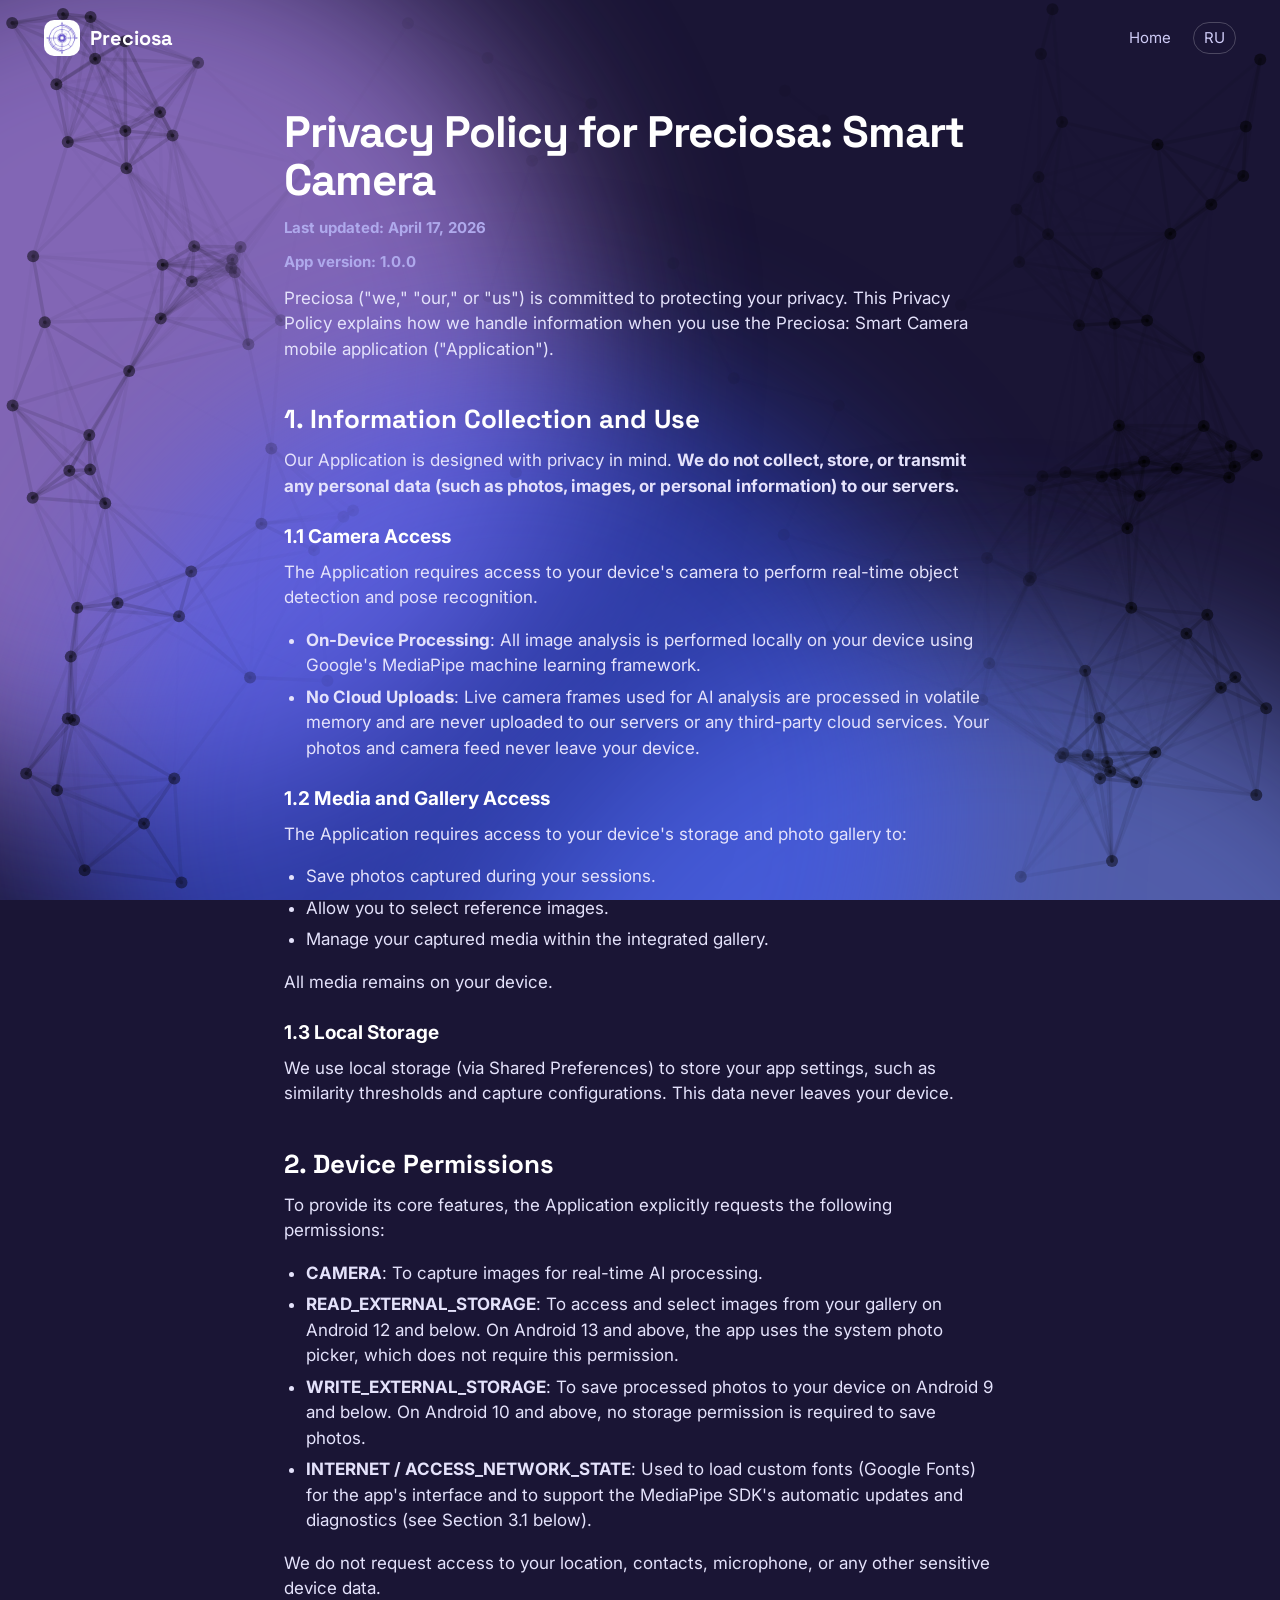
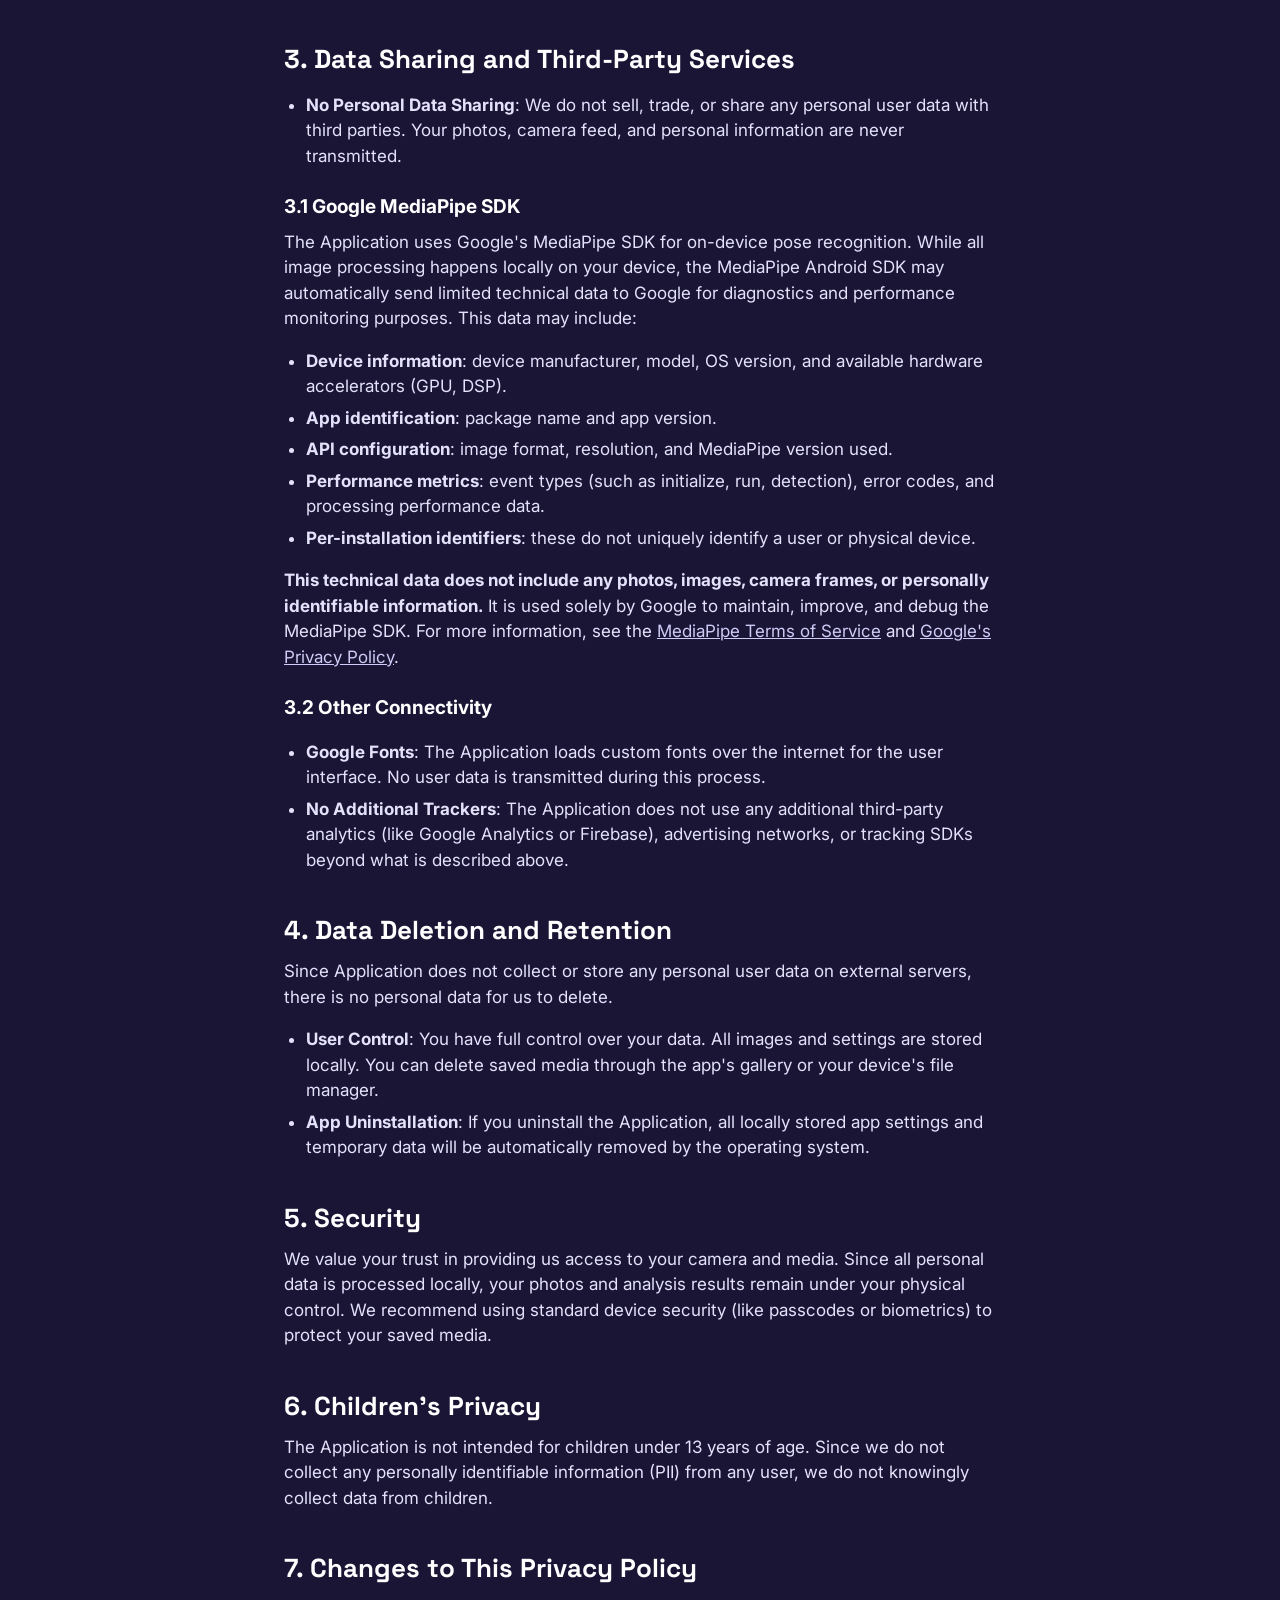
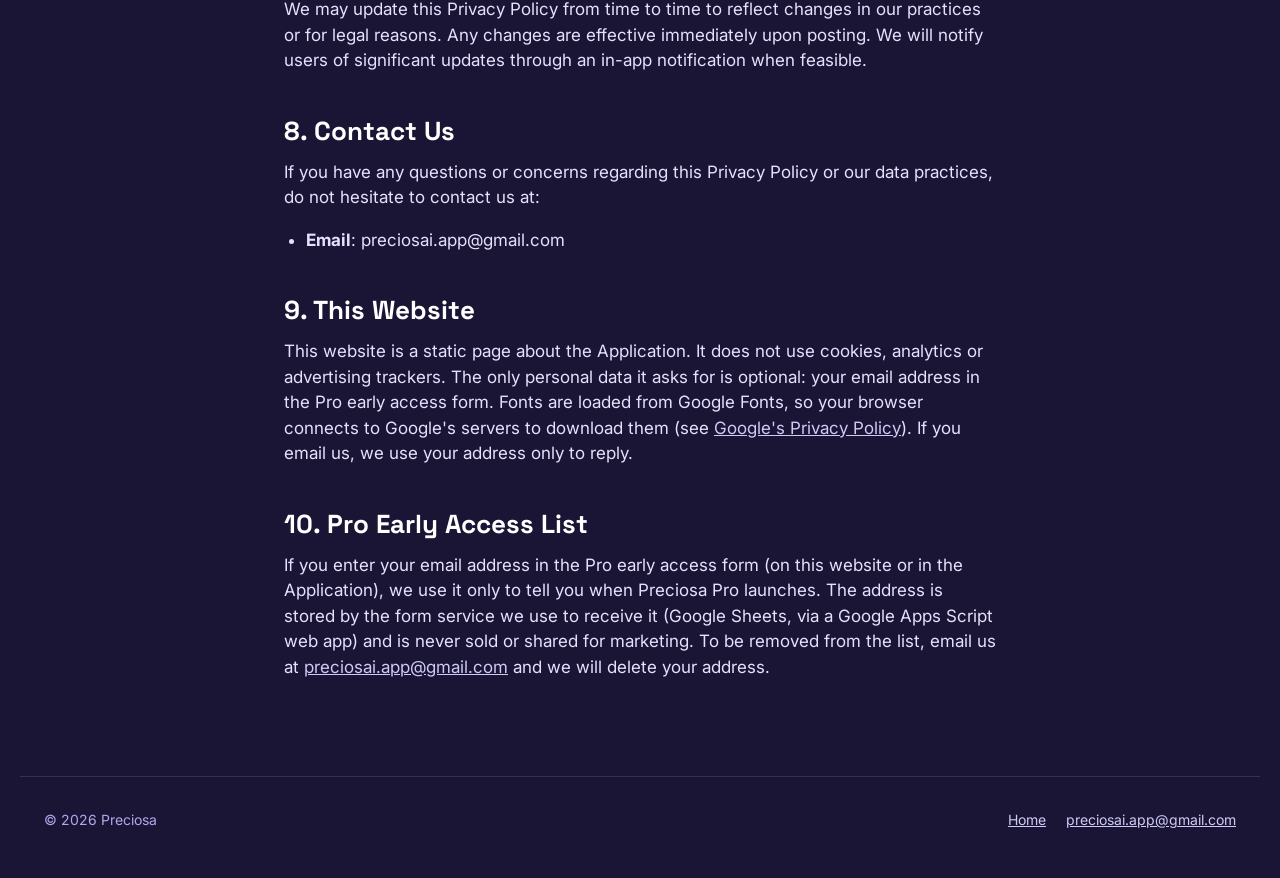
==== privacy/index.html @ e77151f8 "Init" ====
<!doctype html>
<html lang="en">
<head>
<meta charset="utf-8">
<meta name="viewport" content="width=device-width, initial-scale=1">
<title>Privacy Policy — Preciosa</title>
<meta name="description" content="Privacy Policy for Preciosa: Smart Camera. Photos and the camera feed are processed on the device and never uploaded.">
<link rel="canonical" href="https://preciosa.cam/privacy/">
<meta name="theme-color" content="#0b0919">
<link rel="icon" type="image/png" sizes="32x32" href="/assets/favicon-32.png">
<link rel="apple-touch-icon" href="/assets/apple-touch-icon.png">
<link rel="preconnect" href="https://fonts.googleapis.com">
<link rel="preconnect" href="https://fonts.gstatic.com" crossorigin>
<link rel="stylesheet" href="https://fonts.googleapis.com/css2?family=Inter:wght@400;500;600;700&family=Space+Grotesk:wght@500;700&display=swap">
<link rel="stylesheet" href="/assets/style.css?v=20261127">
</head>
<body>
<div class="bg" aria-hidden="true">
  <div class="bg-circle bg-circle--1"></div>
  <div class="bg-circle bg-circle--2"></div>
  <div class="bg-circle bg-circle--3"></div>
  <canvas></canvas>
</div>
<header class="wrap header">
  <a class="brand" href="/"><img src="/assets/icon-192.png" alt="" width="36" height="36">Preciosa</a>
  <nav class="nav" aria-label="Main">
    <a href="/">Home</a>
    <a class="lang" href="/ru/" hreflang="ru" lang="ru">RU</a>
  </nav>
</header>
<main class="legal">
<h1>Privacy Policy for Preciosa: Smart Camera</h1>
<p class="meta"><strong>Last updated: April 17, 2026</strong></p>
<p class="meta"><strong>App version: 1.0.0</strong></p>
<p>Preciosa ("we," "our," or "us") is committed to protecting your privacy. This Privacy Policy explains how we handle information when you use the Preciosa: Smart Camera mobile application ("Application").</p>
<h2>1. Information Collection and Use</h2>
<p>Our Application is designed with privacy in mind. <strong>We do not collect, store, or transmit any personal data (such as photos, images, or personal information) to our servers.</strong></p>
<h3>1.1 Camera Access</h3>
<p>The Application requires access to your device's camera to perform real-time object detection and pose recognition.</p>
<ul>
<li><strong>On-Device Processing</strong>: All image analysis is performed locally on your device using Google's MediaPipe machine learning framework.</li>
<li><strong>No Cloud Uploads</strong>: Live camera frames used for AI analysis are processed in volatile memory and are never uploaded to our servers or any third-party cloud services. Your photos and camera feed never leave your device.</li>
</ul>
<h3>1.2 Media and Gallery Access</h3>
<p>The Application requires access to your device's storage and photo gallery to:</p>
<ul>
<li>Save photos captured during your sessions.</li>
<li>Allow you to select reference images.</li>
<li>Manage your captured media within the integrated gallery.</li>
</ul>
<p>All media remains on your device.</p>
<h3>1.3 Local Storage</h3>
<p>We use local storage (via Shared Preferences) to store your app settings, such as similarity thresholds and capture configurations. This data never leaves your device.</p>
<h2>2. Device Permissions</h2>
<p>To provide its core features, the Application explicitly requests the following permissions:</p>
<ul>
<li><strong>CAMERA</strong>: To capture images for real-time AI processing.</li>
<li><strong>READ_EXTERNAL_STORAGE</strong>: To access and select images from your gallery on Android 12 and below. On Android 13 and above, the app uses the system photo picker, which does not require this permission.</li>
<li><strong>WRITE_EXTERNAL_STORAGE</strong>: To save processed photos to your device on Android 9 and below. On Android 10 and above, no storage permission is required to save photos.</li>
<li><strong>INTERNET / ACCESS_NETWORK_STATE</strong>: Used to load custom fonts (Google Fonts) for the app's interface and to support the MediaPipe SDK's automatic updates and diagnostics (see Section 3.1 below).</li>
</ul>
<p>We do not request access to your location, contacts, microphone, or any other sensitive device data.</p>
<h2>3. Data Sharing and Third-Party Services</h2>
<ul>
<li><strong>No Personal Data Sharing</strong>: We do not sell, trade, or share any personal user data with third parties. Your photos, camera feed, and personal information are never transmitted.</li>
</ul>
<h3>3.1 Google MediaPipe SDK</h3>
<p>The Application uses Google's MediaPipe SDK for on-device pose recognition. While all image processing happens locally on your device, the MediaPipe Android SDK may automatically send limited technical data to Google for diagnostics and performance monitoring purposes. This data may include:</p>
<ul>
<li><strong>Device information</strong>: device manufacturer, model, OS version, and available hardware accelerators (GPU, DSP).</li>
<li><strong>App identification</strong>: package name and app version.</li>
<li><strong>API configuration</strong>: image format, resolution, and MediaPipe version used.</li>
<li><strong>Performance metrics</strong>: event types (such as initialize, run, detection), error codes, and processing performance data.</li>
<li><strong>Per-installation identifiers</strong>: these do not uniquely identify a user or physical device.</li>
</ul>
<p><strong>This technical data does not include any photos, images, camera frames, or personally identifiable information.</strong> It is used solely by Google to maintain, improve, and debug the MediaPipe SDK. For more information, see the <a href="https://ai.google.dev/edge/mediapipe/legal/tos">MediaPipe Terms of Service</a> and <a href="https://policies.google.com/privacy">Google's Privacy Policy</a>.</p>
<h3>3.2 Other Connectivity</h3>
<ul>
<li><strong>Google Fonts</strong>: The Application loads custom fonts over the internet for the user interface. No user data is transmitted during this process.</li>
<li><strong>No Additional Trackers</strong>: The Application does not use any additional third-party analytics (like Google Analytics or Firebase), advertising networks, or tracking SDKs beyond what is described above.</li>
</ul>
<h2>4. Data Deletion and Retention</h2>
<p>Since Application does not collect or store any personal user data on external servers, there is no personal data for us to delete.</p>
<ul>
<li><strong>User Control</strong>: You have full control over your data. All images and settings are stored locally. You can delete saved media through the app's gallery or your device's file manager.</li>
<li><strong>App Uninstallation</strong>: If you uninstall the Application, all locally stored app settings and temporary data will be automatically removed by the operating system.</li>
</ul>
<h2>5. Security</h2>
<p>We value your trust in providing us access to your camera and media. Since all personal data is processed locally, your photos and analysis results remain under your physical control. We recommend using standard device security (like passcodes or biometrics) to protect your saved media.</p>
<h2>6. Children's Privacy</h2>
<p>The Application is not intended for children under 13 years of age. Since we do not collect any personally identifiable information (PII) from any user, we do not knowingly collect data from children.</p>
<h2>7. Changes to This Privacy Policy</h2>
<p>We may update this Privacy Policy from time to time to reflect changes in our practices or for legal reasons. Any changes are effective immediately upon posting. We will notify users of significant updates through an in-app notification when feasible.</p>
<h2>8. Contact Us</h2>
<p>If you have any questions or concerns regarding this Privacy Policy or our data practices, do not hesitate to contact us at:</p>
<ul>
<li><strong>Email</strong>: preciosai.app@gmail.com</li>
</ul>
<h2>9. This Website</h2>
<p>This website is a static page about the Application. It does not use cookies, analytics or advertising trackers. The only personal data it asks for is optional: your email address in the Pro early access form. Fonts are loaded from Google Fonts, so your browser connects to Google's servers to download them (see <a href="https://policies.google.com/privacy">Google's Privacy Policy</a>). If you email us, we use your address only to reply.</p>
<h2>10. Pro Early Access List</h2>
<p>If you enter your email address in the Pro early access form (on this website or in the Application), we use it only to tell you when Preciosa Pro launches. The address is stored by the form service we use to receive it (Google Sheets, via a Google Apps Script web app) and is never sold or shared for marketing. To be removed from the list, email us at <a href="mailto:preciosai.app@gmail.com">preciosai.app@gmail.com</a> and we will delete your address.</p>
</main>
<footer class="wrap footer">
  <span>© 2026 Preciosa</span>
  <nav aria-label="Footer">
    <a href="/">Home</a>
    <a href="mailto:preciosai.app@gmail.com">preciosai.app@gmail.com</a>
  </nav>
</footer>
<script src="/assets/neural.js?v=20261127" defer></script>
</body>
</html>
---- assets/style.css ----
/* Preciosa landing: one stylesheet for every page */
:root {
  /* The app's colours: base #1a1535 under blurred purple and indigo circles,
     accent #7F77DD, lilac #AFA9EC / #CECBF6, mint #5DCAA5 */
  --bg: #1a1535;
  --bg-2: rgba(18, 7, 45, 0.42);
  --card: rgba(255, 255, 255, 0.07);
  --line: rgba(255, 255, 255, 0.12);
  --line-2: rgba(255, 255, 255, 0.22);
  --text: #ffffff;
  --muted: #cecbf6;
  --muted-2: #afa9ec;
  --accent: #afa9ec;
  --brand: #7f77dd;
  --mint: #5dcaa5;
  --accent-soft: #cecbf6;
  --grad: linear-gradient(135deg, #7f77dd, #4f46b8);
  --display: 'Space Grotesk', Inter, system-ui, sans-serif;
  --mono: 'JetBrains Mono', ui-monospace, monospace;
}

* { box-sizing: border-box; }
html { scroll-behavior: smooth; }
body {
  margin: 0;
  background: var(--bg);
  position: relative;
  color: var(--text);
  font: 400 17px/1.5 Inter, system-ui, -apple-system, 'Segoe UI', Roboto, sans-serif;
  -webkit-font-smoothing: antialiased;
}
a { color: var(--accent-soft); }
a:hover { color: #fff; }
img { max-width: 100%; display: block; }
h1, h2, h3 { margin: 0; }
p { margin: 0; }

.wrap { max-width: 1240px; margin: 0 auto; padding: 0 24px; }
.section { padding: 96px 0; }
.section--alt { background: var(--bg-2); }
.visually-hidden {
  position: absolute; width: 1px; height: 1px; overflow: hidden;
  clip: rect(0 0 0 0); white-space: nowrap;
}
.skip { position: absolute; left: -9999px; }
.skip:focus { left: 16px; top: 16px; z-index: 10; background: #fff; color: var(--bg); padding: 8px 12px; border-radius: 8px; }

/* Header */
.header { display: flex; align-items: center; justify-content: space-between; gap: 16px; flex-wrap: wrap; padding-top: 20px; padding-bottom: 20px; }
.brand { display: flex; align-items: center; gap: 10px; color: #fff; text-decoration: none; font: 700 20px var(--display); }
.brand img { width: 36px; height: 36px; border-radius: 10px; }
.nav { display: flex; gap: 22px; flex-wrap: wrap; align-items: center; font-size: 15px; }
.nav a { text-decoration: none; }
.nav .lang { padding: 4px 10px; border: 1px solid var(--line-2); border-radius: 99px; }

/* Buttons */
.btn {
  display: inline-flex; align-items: center; justify-content: center; gap: 10px;
  min-height: 56px; padding: 0 24px; border-radius: 16px;
  font-weight: 600; font-size: 16px; text-decoration: none; border: 0; cursor: pointer;
}
.btn--light { background: #fff; color: #1a1a2e; }
.btn--light:hover { color: #1a1a2e; background: #cecbf6; }
.btn--ghost { border: 1px solid rgba(255,255,255,0.3); color: #fff; font-weight: 500; }
.btn--ghost:hover { background: rgba(255,255,255,0.06); }
.btn svg { flex-shrink: 0; }
/* Not a link yet: the iOS version is coming */
.btn--soon { border: 1px dashed rgba(255,255,255,0.4); color: #cecbf6; font-weight: 500; cursor: default; }
.btns { display: flex; gap: 12px; flex-wrap: wrap; align-items: center; }

/* Hero viewfinder */
.hero { padding: 8px 0 72px; }
.viewfinder {
  position: relative; overflow: hidden; border-radius: 36px;
  background: rgba(18, 7, 45, 0.38);
  padding: 56px 48px 40px; display: flex; flex-direction: column; gap: 40px;
}
.grid3 {
  position: absolute; inset: 0; pointer-events: none;
  background-image: linear-gradient(rgba(206,203,246,0.09) 1px, transparent 1px), linear-gradient(90deg, rgba(206,203,246,0.09) 1px, transparent 1px);
  background-size: 33.333% 33.333%; background-position: -1px -1px;
}
.corner { position: absolute; width: 44px; height: 44px; border: 0 solid #fff; pointer-events: none; }
.corner--tl { top: 22px; left: 22px; border-top-width: 3px; border-left-width: 3px; border-radius: 12px 0 0 0; }
.corner--tr { top: 22px; right: 22px; border-top-width: 3px; border-right-width: 3px; border-radius: 0 12px 0 0; }
.corner--bl { bottom: 22px; left: 22px; border-bottom-width: 3px; border-left-width: 3px; border-radius: 0 0 0 12px; }
.corner--br { bottom: 22px; right: 22px; border-bottom-width: 3px; border-right-width: 3px; border-radius: 0 0 12px 0; }
.vf-top, .vf-body, .vf-bottom { position: relative; }
.vf-top { display: flex; justify-content: flex-end; gap: 10px; flex-wrap: wrap; font: 500 13px var(--mono); color: var(--accent-soft); }
.pill { padding: 6px 12px; border-radius: 99px; background: rgba(255,255,255,0.08); }
.pill--accent { background: rgba(127,119,221,0.45); }
.vf-body { display: grid; grid-template-columns: repeat(auto-fit, minmax(320px, 1fr)); gap: 48px; align-items: center; }
.hero-text { display: flex; flex-direction: column; gap: 24px; }
.badge { align-self: flex-start; font-size: 13px; font-weight: 600; letter-spacing: 2px; color: #cecbf6; padding: 6px 12px; border-radius: 99px; background: rgba(127,119,221,0.3); text-transform: uppercase; }
.hero h1 { font: 700 76px/1 var(--display); letter-spacing: -2px; }
.lead { font-size: 20px; color: var(--accent-soft); max-width: 540px; }
.facts { display: flex; gap: 8px 18px; flex-wrap: wrap; font-size: 14px; color: var(--muted-2); padding: 0; margin: 0; list-style: none; }
.facts li { display: flex; align-items: center; gap: 8px; }
.facts li::before { content: ''; width: 6px; height: 6px; border-radius: 50%; background: var(--accent); }
.vf-bottom { display: flex; justify-content: space-between; align-items: center; gap: 16px; flex-wrap: wrap; }
.voice { display: flex; align-items: center; gap: 12px; padding: 14px 20px; border-radius: 18px; background: rgba(18,7,45,0.75); border: 1px solid var(--line-2); font-size: 17px; font-weight: 600; min-height: 56px; }
.voice span { transition: opacity 0.25s; }
.level { display: flex; align-items: center; gap: 12px; font: 500 13px var(--mono); color: var(--accent-soft); }
.level-track { width: 200px; height: 40px; border-radius: 99px; border: 2px solid rgba(255,255,255,0.5); display: flex; align-items: center; justify-content: center; }
.level-dot { width: 56px; height: 26px; border-radius: 99px; background: var(--accent); transition: transform 0.6s ease; }

/* Phone with a live-looking camera screen */
.phone-col { display: flex; justify-content: center; }
.phone {
  position: relative; overflow: hidden; width: 300px; height: 610px; border-radius: 44px;
  background: #1a1535; border: 8px solid #12072d; box-shadow: 0 40px 120px rgba(18,7,45,0.55);
}
.phone video { position: absolute; inset: 0; width: 100%; height: 100%; object-fit: cover; }
.screen-bg { position: absolute; inset: 0; background: linear-gradient(180deg, #2c0f63 0%, #1b0a3d 70%, #12072d 100%); }
.screen-grid { position: absolute; inset: 0; background-image: linear-gradient(rgba(206,203,246,0.10) 1px, transparent 1px), linear-gradient(90deg, rgba(206,203,246,0.10) 1px, transparent 1px); background-size: 33.333% 33.333%; }
.person { position: absolute; left: 50%; top: 52%; width: 150px; height: 340px; margin: -170px 0 0 -75px; transition: transform 0.5s ease; display: flex; justify-content: center; }
.person img { height: 100%; width: auto; filter: drop-shadow(0 12px 24px rgba(0,0,0,0.35)); }
.frame { position: absolute; left: 48px; right: 48px; top: 90px; bottom: 130px; border: 2px dashed rgba(206,203,246,0.55); border-radius: 18px; transition: border-color 0.3s; }
.frame.is-ok { border-color: var(--mint); }
.screen-top { position: absolute; top: 20px; left: 16px; right: 16px; display: flex; justify-content: space-between; font-size: 12px; color: var(--accent-soft); }
.screen-top span { padding: 4px 10px; border-radius: 99px; background: rgba(18,7,45,0.6); }
.screen-top span:last-child { background: rgba(127,119,221,0.55); }
.capsule { position: absolute; top: 60px; left: 50%; width: 140px; height: 18px; margin-left: -70px; border-radius: 99px; border: 2px solid rgba(255,255,255,0.6); display: flex; align-items: center; justify-content: center; }
.capsule i { width: 40px; height: 10px; border-radius: 99px; background: #fff; transition: transform 0.4s; }
.screen-hint { position: absolute; bottom: 28px; left: 16px; right: 16px; display: flex; justify-content: center; }
.screen-hint span { padding: 12px 16px; border-radius: 14px; background: rgba(18,7,45,0.85); font-size: 15px; font-weight: 600; text-align: center; }
.shot { position: absolute; left: 12px; right: 12px; bottom: 12px; border-radius: 22px; background: rgba(255,255,255,0.95); color: #1a1535; display: flex; flex-direction: column; align-items: center; gap: 8px; text-align: center; padding: 16px; }
.flash { position: absolute; inset: 0; background: #fff; opacity: 0; pointer-events: none; }
.flash.is-on { animation: flash 0.5s ease-out; }
@keyframes flash { from { opacity: 0.95; } to { opacity: 0; } }
.shot[hidden] { display: none; }
.shot strong { font: 700 28px var(--display); }
.shot span { color: #4b4570; }
.shot button { min-height: 46px; padding: 0 20px; border-radius: 14px; border: 0; background: var(--brand); color: #fff; font: 600 15px Inter, sans-serif; cursor: pointer; }

/* Section headings: what the camera says */
.say { display: flex; flex-direction: column; gap: 12px; margin-bottom: 48px; }
.say small { font-size: 16px; color: var(--muted-2); }
.say h2, .h2 { font: 700 56px/1.04 var(--display); letter-spacing: -1.5px; }
.say p { font-size: 19px; color: var(--muted); }
.eyebrow { font: 500 14px var(--mono); color: var(--accent); text-transform: uppercase; }

/* Try it */
.try {
  display: grid; grid-template-columns: minmax(0, 1fr) auto; column-gap: 72px; row-gap: 28px;
  grid-template-areas: "text phone" "controls phone";
}
.try-text { grid-area: text; align-self: end; }
.try .phone-col { grid-area: phone; align-self: center; }
@media (max-width: 900px) {
  .try { grid-template-columns: minmax(0, 1fr); grid-template-areas: "text" "phone" "controls"; }
  .try .controls { justify-self: center; max-width: 360px; }
  .controls .row { justify-content: center; }
  .controls > span { text-align: center; }
}
.try-text { display: flex; flex-direction: column; gap: 22px; }
.try-text .h2 { font-size: 52px; }
.try-text p { color: var(--muted); font-size: 18px; max-width: 500px; }
.controls { grid-area: controls; align-self: start; display: flex; flex-direction: column; gap: 12px; padding: 20px; border-radius: 22px; background: var(--card); border: 1px solid var(--line); width: 100%; max-width: 500px; }
/* The button to tap now is lit and pulses */
.controls button.is-next { border-color: #cecbf6; background: rgba(127,119,221,0.5); animation: tap-me 1.4s ease-in-out infinite; }
@keyframes tap-me {
  0%, 100% { box-shadow: 0 0 0 0 rgba(206,203,246,0.45); }
  50% { box-shadow: 0 0 0 7px rgba(206,203,246,0); }
}
@media (prefers-reduced-motion: reduce) { .controls button.is-next { animation: none; box-shadow: 0 0 0 3px rgba(206,203,246,0.4); } }
.controls > span { font-size: 14px; color: var(--muted); }
.controls .row { display: flex; gap: 10px; flex-wrap: wrap; }
.controls button { min-height: 48px; padding: 0 18px; border-radius: 14px; border: 1px solid var(--line-2); background: rgba(127,119,221,0.22); color: #fff; font: 600 15px Inter, sans-serif; cursor: pointer; }
.controls button:hover { background: rgba(127,119,221,0.4); }
.controls .wrong { font-size: 14px; color: #f09595; min-height: 21px; }

/* Cards */
.cards { display: grid; grid-template-columns: repeat(auto-fit, minmax(270px, 1fr)); gap: 20px; }
.card { border-radius: 24px; background: var(--card); border: 1px solid var(--line); padding: 28px; display: flex; flex-direction: column; gap: 12px; }
.card h3 { font-size: 22px; }
.card p { color: var(--muted); font-size: 16px; }
.card--big { border-radius: 28px; padding: 32px; min-height: 250px; }
.card--big h3 { font-size: 28px; }
.card--big p { font-size: 17px; }
.card--accent { background: var(--grad); border: 0; }
.card--accent p { color: #ffffff; }
.tag { align-self: flex-start; font-size: 12px; font-weight: 700; padding: 4px 10px; border-radius: 99px; background: rgba(255,255,255,0.2); text-transform: uppercase; }
.num { font: 500 14px var(--mono); color: var(--accent); }
/* An empty tag in the cards without one, so the titles and texts of a row line up */
.tag--spacer { visibility: hidden; }
@media (max-width: 900px) { .tag--spacer { display: none; } }

/* Privacy */
.split { display: grid; grid-template-columns: repeat(auto-fit, minmax(320px, 1fr)); gap: 48px; align-items: center; }
.split .h2 { font-size: 52px; }
.split .h2 em { font-style: normal; color: var(--accent); }
.split p { color: var(--muted); font-size: 18px; margin-top: 18px; }
.checks { margin: 0; padding: 0; list-style: none; display: flex; flex-direction: column; gap: 14px; }
.checks li { padding: 18px 20px; border-radius: 16px; background: var(--card); border: 1px solid var(--line); display: flex; gap: 12px; align-items: center; }

/* CTA */
.cta { border-radius: 32px; background: var(--grad); padding: 56px 40px; display: grid; grid-template-columns: repeat(auto-fit, minmax(320px, 1fr)); gap: 32px; align-items: center; }
.cta-main { display: flex; flex-direction: column; gap: 16px; align-items: flex-start; }
.cta-main .eyebrow { color: #f1efff; text-transform: none; }
.cta-main h2 { font: 700 44px/1.05 var(--display); letter-spacing: -1px; }
.pro { display: flex; flex-direction: column; align-items: flex-start; gap: 10px; padding: 24px; border-radius: 22px; background: rgba(18,7,45,0.45); scroll-margin-top: 24px; }
.pro strong { font-size: 20px; }
.pro p { font-size: 15px; color: #f1efff; }
.pro .note { font-size: 13px; color: rgba(255,255,255,0.6); min-height: 18px; }
.pro .note.is-error { color: #f09595; }
.pro .note a { color: #fff; }

/* PRO badge: the gold pill of the app's Pro screen */
.pro-badge {
  display: inline-flex; align-items: center; gap: 5px;
  padding: 6px 12px; border-radius: 20px;
  border: 1px solid rgba(255,210,100,0.5); background: rgba(255,210,100,0.08);
  color: #ffd264; font: 700 12px Inter, sans-serif; letter-spacing: 1.2px; text-decoration: none;
}
a.pro-badge { color: #ffd264; }
a.pro-badge:hover { color: #ffd264; background: rgba(255,210,100,0.18); }

/* Pro early access form, as on the app's Pro screen */
.waitlist { display: flex; gap: 8px; flex-wrap: wrap; width: 100%; margin-top: 6px; }
.waitlist input[type=email] { flex: 1 1 200px; min-height: 50px; border-radius: 12px; border: 1px solid rgba(255,255,255,0.2); background: rgba(255,255,255,0.1); color: #fff; padding: 0 14px; font: 15px Inter, sans-serif; }
.waitlist input[type=email]::placeholder { color: rgba(255,255,255,0.45); }
.waitlist input[type=email]:focus { outline: 2px solid #ffd264; outline-offset: 1px; }
.waitlist button { min-height: 50px; padding: 0 20px; border: 0; border-radius: 12px; background: linear-gradient(90deg, #8250ff, #6432dc); color: #fff; font: 600 15px Inter, sans-serif; cursor: pointer; }
.waitlist button:disabled { cursor: default; opacity: 0.85; }
.waitlist button.is-done { background: linear-gradient(90deg, #50d2a0, #3cbea0); opacity: 1; }

/* Footer */
.footer { display: flex; justify-content: space-between; flex-wrap: wrap; gap: 16px; padding-top: 32px; padding-bottom: 48px; font-size: 14px; color: var(--muted-2); border-top: 1px solid var(--line); }
.footer nav { display: flex; gap: 20px; flex-wrap: wrap; }

/* Legal page */
.legal { max-width: 760px; margin: 0 auto; padding: 32px 24px 96px; }
.legal h1 { font: 700 44px/1.1 var(--display); letter-spacing: -1px; margin-bottom: 12px; }
.legal h2 { font: 700 26px var(--display); margin: 40px 0 12px; }
.legal h3 { font-size: 19px; margin: 24px 0 8px; }
.legal p, .legal li { color: #e4e2fb; }
.legal p + p { margin-top: 12px; }
.legal ul { padding-left: 22px; }
.legal li + li { margin-top: 6px; }
.legal .meta { color: var(--muted-2); font-size: 15px; }

@media (max-width: 640px) {
  .section { padding: 64px 0; }
  .viewfinder { padding: 48px 22px 32px; border-radius: 28px; }
  .hero h1 { font-size: 52px; }
  .say h2, .h2, .try-text .h2, .split .h2 { font-size: 38px; }
  .cta { padding: 40px 22px; }
  .cta-main h2 { font-size: 34px; }
  .phone { width: 270px; height: 550px; }
  .level-track { width: 150px; }
  .split, .vf-body, .cta { grid-template-columns: minmax(0, 1fr); }
}

@media (prefers-reduced-motion: reduce) {
  html { scroll-behavior: auto; }
  * { transition: none !important; }
}
.screen-hint[hidden] { display: none; }

/* The app's background: blurred colour circles drifting, a neural network over them
   (assets/neural.js draws it; without JS the circles alone) */
.bg { position: fixed; inset: 0; z-index: -1; overflow: hidden; pointer-events: none; background: var(--bg); }
.bg-circle { position: absolute; border-radius: 50%; filter: blur(90px); opacity: 0.85; will-change: transform; }
.bg-circle--1 { width: 70vw; height: 70vw; left: -25vw; top: -10vh; background: #9575cd; animation: drift 20s ease-in-out infinite; }
.bg-circle--2 { width: 85vw; height: 85vw; right: -20vw; top: 70vh; background: #5c6bc0; animation: drift 20s ease-in-out infinite reverse; }
.bg-circle--3 { width: 70vw; height: 70vw; left: 5vw; bottom: -40vh; background: #3d5afe; opacity: 0.55; animation: drift-y 20s ease-in-out infinite; }
.bg canvas {
  position: absolute; inset: 0; width: 100%; height: 100%;
  /* Full strength at the sides, faded behind the text in the middle */
  -webkit-mask-image: linear-gradient(to right, #000 0%, #000 12%, rgba(0,0,0,0.12) 25%, rgba(0,0,0,0.12) 75%, #000 88%, #000 100%);
  mask-image: linear-gradient(to right, #000 0%, #000 12%, rgba(0,0,0,0.12) 25%, rgba(0,0,0,0.12) 75%, #000 88%, #000 100%);
}
@keyframes drift { 0%, 100% { transform: translateX(0); } 50% { transform: translateX(150px); } }
@keyframes drift-y { 0%, 100% { transform: translateY(0); } 50% { transform: translateY(-150px); } }
@media (prefers-reduced-motion: reduce) { .bg-circle { animation: none; } }
.badge .nocaps { text-transform: none; }
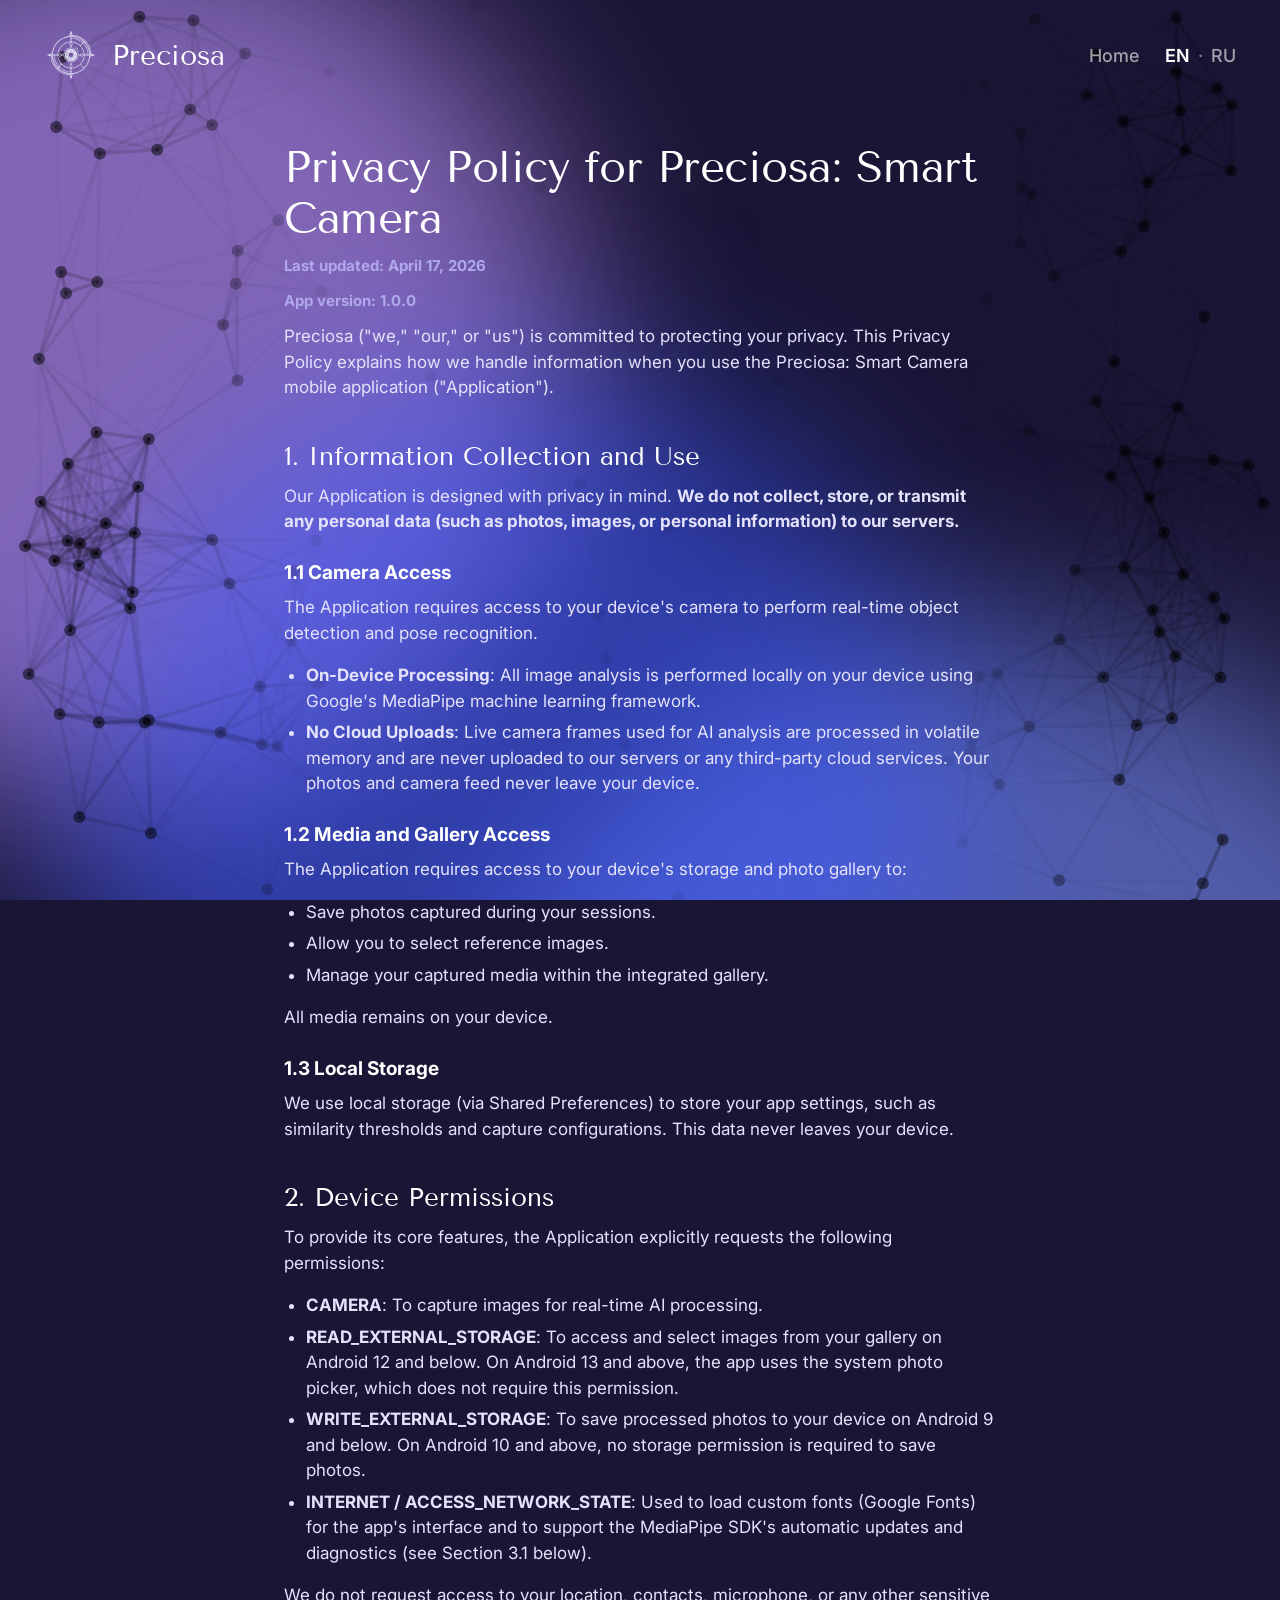
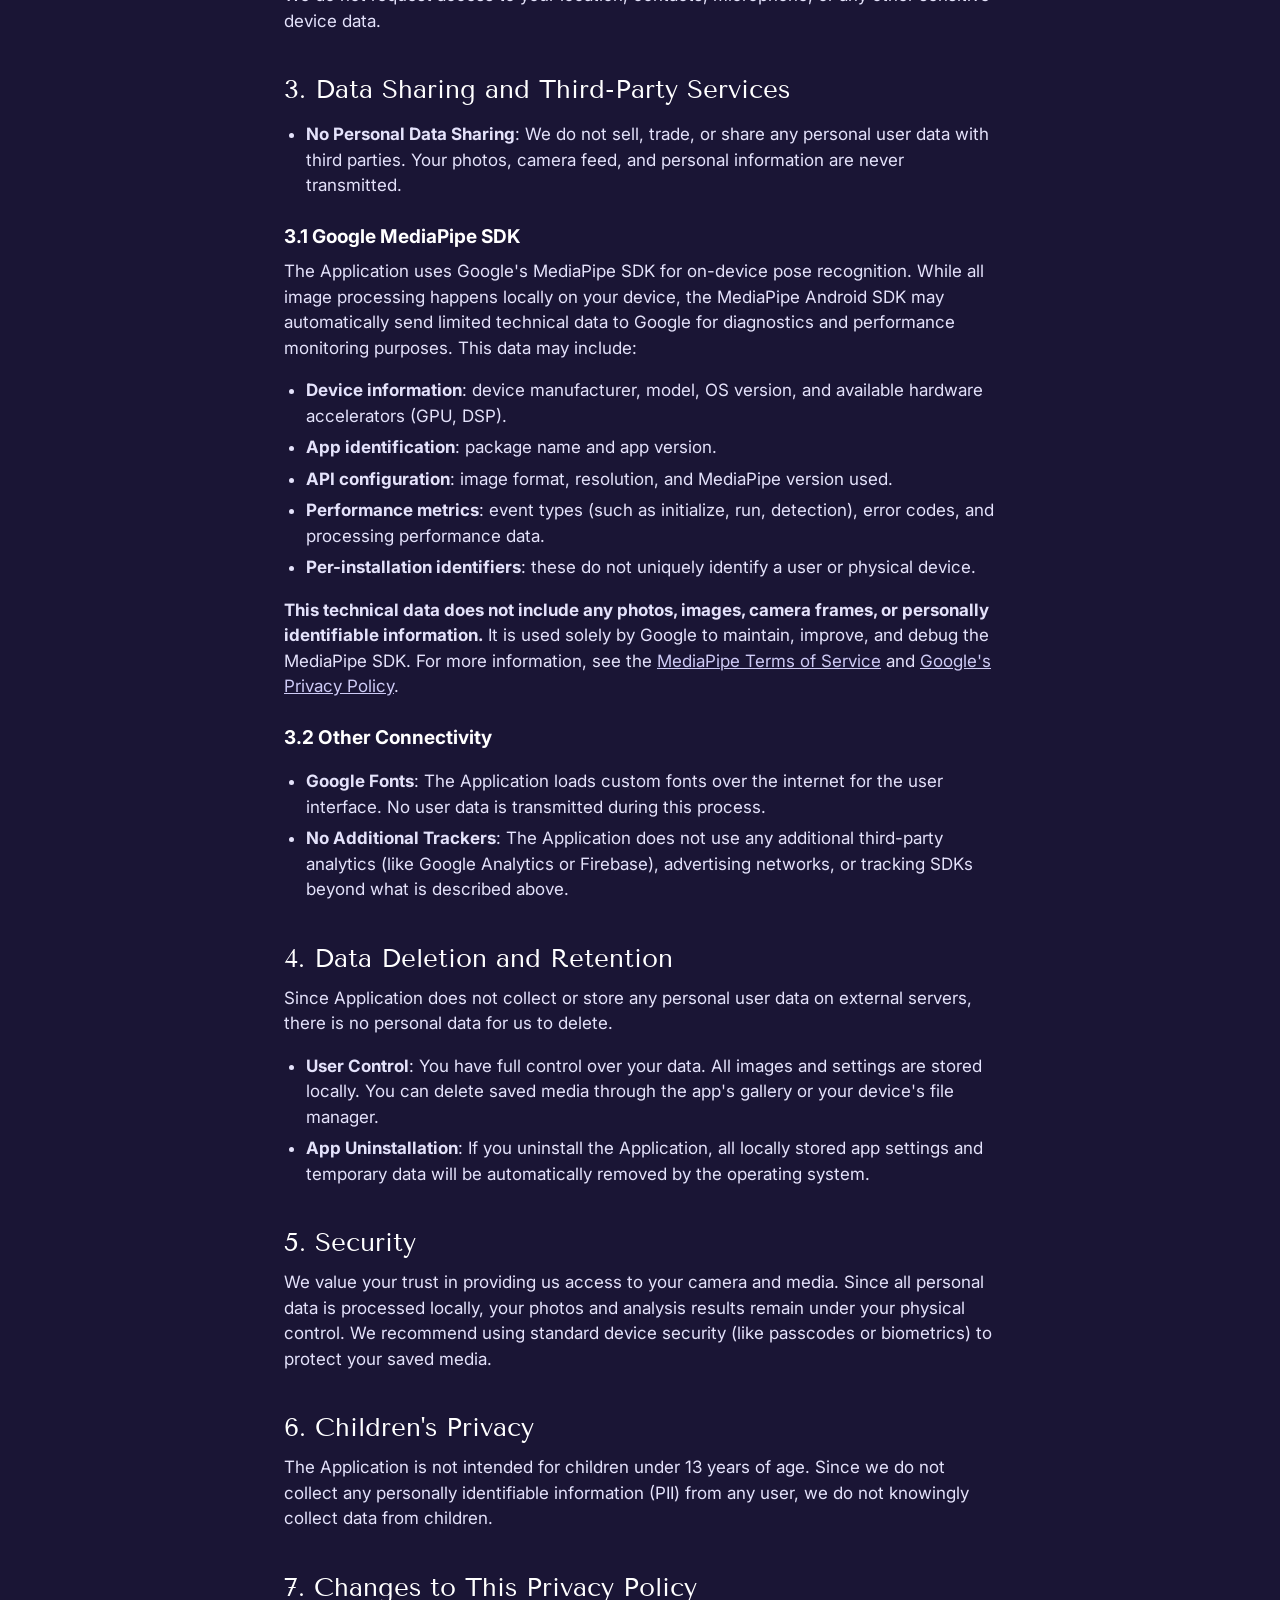
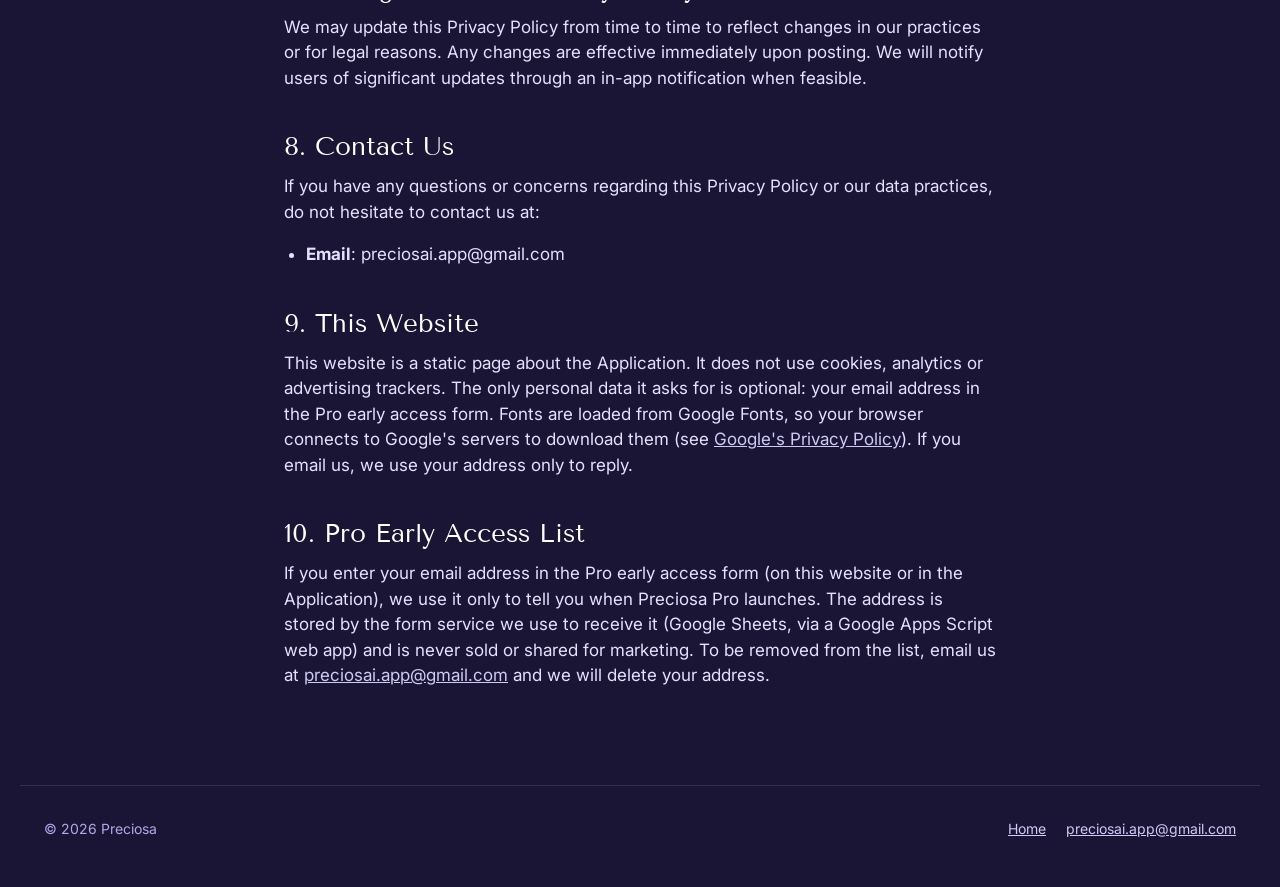
==== commit d02e1721: "Font updates" ====
--- a/privacy/index.html
+++ b/privacy/index.html
@@ -11,8 +11,8 @@
 <link rel="apple-touch-icon" href="/assets/apple-touch-icon.png">
 <link rel="preconnect" href="https://fonts.googleapis.com">
 <link rel="preconnect" href="https://fonts.gstatic.com" crossorigin>
-<link rel="stylesheet" href="https://fonts.googleapis.com/css2?family=Inter:wght@400;500;600;700&family=Space+Grotesk:wght@500;700&display=swap">
-<link rel="stylesheet" href="/assets/style.css?v=20261127">
+<link rel="stylesheet" href="https://fonts.googleapis.com/css2?family=Inter:wght@400;500;600;700&family=Tenor+Sans&display=swap">
+<link rel="stylesheet" href="/assets/style.css?v=202611272020">
 </head>
 <body>
 <div class="bg" aria-hidden="true">
@@ -21,12 +21,14 @@
   <div class="bg-circle bg-circle--3"></div>
   <canvas></canvas>
 </div>
-<header class="wrap header">
-  <a class="brand" href="/"><img src="/assets/icon-192.png" alt="" width="36" height="36">Preciosa</a>
-  <nav class="nav" aria-label="Main">
-    <a href="/">Home</a>
-    <a class="lang" href="/ru/" hreflang="ru" lang="ru">RU</a>
-  </nav>
+<header class="header">
+  <div class="wrap bar">
+    <a class="brand" href="/"><img src="/assets/logo-light.png" alt="" width="54" height="54">Preciosa</a>
+    <div class="bar-end">
+      <a class="bar-link" href="/">Home</a>
+      <div class="lang-switch"><span class="is-current">EN</span><span class="dot" aria-hidden="true">·</span><a href="/ru/" hreflang="ru" lang="ru">RU</a></div>
+    </div>
+  </div>
 </header>
 <main class="legal">
 <h1>Privacy Policy for Preciosa: Smart Camera</h1>
@@ -108,6 +110,6 @@
     <a href="mailto:preciosai.app@gmail.com">preciosai.app@gmail.com</a>
   </nav>
 </footer>
-<script src="/assets/neural.js?v=20261127" defer></script>
+<script src="/assets/neural.js?v=202611272020" defer></script>
 </body>
 </html>
--- a/assets/style.css
+++ b/assets/style.css
@@ -15,7 +15,7 @@
   --mint: #5dcaa5;
   --accent-soft: #cecbf6;
   --grad: linear-gradient(135deg, #7f77dd, #4f46b8);
-  --display: 'Space Grotesk', Inter, system-ui, sans-serif;
+  --display: 'Tenor Sans', Inter, system-ui, sans-serif; /* one weight (400): no bold on it */
   --mono: 'JetBrains Mono', ui-monospace, monospace;
 }
 
@@ -45,13 +45,50 @@
 .skip { position: absolute; left: -9999px; }
 .skip:focus { left: 16px; top: 16px; z-index: 10; background: #fff; color: var(--bg); padding: 8px 12px; border-radius: 8px; }
 
-/* Header */
-.header { display: flex; align-items: center; justify-content: space-between; gap: 16px; flex-wrap: wrap; padding-top: 20px; padding-bottom: 20px; }
-.brand { display: flex; align-items: center; gap: 10px; color: #fff; text-decoration: none; font: 700 20px var(--display); }
-.brand img { width: 36px; height: 36px; border-radius: 10px; }
-.nav { display: flex; gap: 22px; flex-wrap: wrap; align-items: center; font-size: 15px; }
-.nav a { text-decoration: none; }
-.nav .lang { padding: 4px 10px; border: 1px solid var(--line-2); border-radius: 99px; }
+/* Header: one tidy row, the sections in the middle, the language and PRO on the right;
+   on a phone the sections are left out, so it stays one row */
+.header { padding: 28px 0; }
+.bar { display: grid; grid-template-columns: 1fr auto 1fr; align-items: center; gap: 24px; }
+.brand { justify-self: start; display: flex; align-items: center; gap: 14px; color: #fff; text-decoration: none; font: 400 28px var(--display); }
+.brand img { width: 54px; height: 54px; }
+.nav { display: flex; gap: 40px; align-items: center; font-size: 19px; font-weight: 500; white-space: nowrap; }
+.nav a { color: rgba(255,255,255,0.8); text-decoration: none; }
+.nav a:hover { color: #fff; }
+.bar-end { grid-column: 3; justify-self: end; display: flex; align-items: center; gap: 26px; }
+.lang-switch { display: flex; align-items: center; gap: 8px; font-size: 18px; font-weight: 500; color: rgba(255,255,255,0.45); }
+.lang-switch .is-current { color: #fff; font-weight: 600; }
+.lang-switch a, .bar-link { color: rgba(255,255,255,0.6); text-decoration: none; font-weight: 500; }
+.bar-link { font-size: 18px; }
+.lang-switch a:hover, .bar-link:hover { color: #fff; }
+.header .pro-badge { padding: 9px 17px; font-size: 14px; gap: 7px; }
+.header .pro-badge svg { width: 14px; height: 14px; }
+/* Narrower screens: the same row, a bit tighter, before the sections are left out */
+@media (max-width: 1240px) {
+  .nav { gap: 28px; font-size: 18px; }
+  .brand { font-size: 26px; }
+  .brand img { width: 50px; height: 50px; }
+}
+@media (max-width: 1120px) {
+  .nav { gap: 22px; font-size: 17px; }
+  .bar-end { gap: 20px; }
+  .lang-switch { font-size: 17px; }
+}
+
+@media (max-width: 1000px) {
+  .header { padding: 20px 0; }
+  .bar { display: flex; justify-content: space-between; gap: 16px; }
+  .brand { font-size: 24px; gap: 12px; }
+  .brand img { width: 46px; height: 46px; }
+  .nav { display: none; }
+  .bar-end { gap: 18px; }
+  .lang-switch .is-current, .lang-switch .dot { display: none; }
+  .header .pro-badge { padding: 8px 15px; font-size: 13px; }
+  .header .pro-badge svg { width: 13px; height: 13px; }
+}
+@media (max-width: 360px) {
+  .brand { font-size: 21px; }
+  .brand img { width: 40px; height: 40px; }
+}
 
 /* Buttons */
 .btn {
@@ -64,6 +101,19 @@
 .btn--ghost { border: 1px solid rgba(255,255,255,0.3); color: #fff; font-weight: 500; }
 .btn--ghost:hover { background: rgba(255,255,255,0.06); }
 .btn svg { flex-shrink: 0; }
+
+/* Phone: the Google Play button pinned to the bottom of the screen between the first
+   screen's button and the closing one (site.js shows it) */
+.sticky-get { display: none; }
+@media (max-width: 860px) {
+  .sticky-get {
+    display: flex; position: fixed; z-index: 30; left: 16px; right: 16px;
+    bottom: calc(16px + env(safe-area-inset-bottom, 0px));
+    box-shadow: 0 12px 32px rgba(0,0,0,0.45);
+    transform: translateY(calc(100% + 40px)); transition: transform 0.3s ease;
+  }
+  .sticky-get.is-shown { transform: none; }
+}
 /* Not a link yet: the iOS version is coming */
 .btn--soon { border: 1px dashed rgba(255,255,255,0.4); color: #cecbf6; font-weight: 500; cursor: default; }
 .btns { display: flex; gap: 12px; flex-wrap: wrap; align-items: center; }
@@ -92,11 +142,15 @@
 .vf-body { display: grid; grid-template-columns: repeat(auto-fit, minmax(320px, 1fr)); gap: 48px; align-items: center; }
 .hero-text { display: flex; flex-direction: column; gap: 24px; }
 .badge { align-self: flex-start; font-size: 13px; font-weight: 600; letter-spacing: 2px; color: #cecbf6; padding: 6px 12px; border-radius: 99px; background: rgba(127,119,221,0.3); text-transform: uppercase; }
-.hero h1 { font: 700 76px/1 var(--display); letter-spacing: -2px; }
+.hero h1 { font: 400 76px/1.04 var(--display); letter-spacing: -1px; }
+/* "A photographer" stays on one line: the heading shrinks with its column (cqi) instead of
+   leaving the "A" alone on the first line */
+.hero-text { container-type: inline-size; }
+.hero h1:lang(en) { font-size: min(76px, 12.5cqi); }
 .lead { font-size: 20px; color: var(--accent-soft); max-width: 540px; }
-.facts { display: flex; gap: 8px 18px; flex-wrap: wrap; font-size: 14px; color: var(--muted-2); padding: 0; margin: 0; list-style: none; }
-.facts li { display: flex; align-items: center; gap: 8px; }
-.facts li::before { content: ''; width: 6px; height: 6px; border-radius: 50%; background: var(--accent); }
+.facts { display: flex; flex-direction: column; gap: 10px; font-size: 18px; color: var(--muted-2); padding: 0; margin: 0; list-style: none; }
+.facts li { display: flex; align-items: center; gap: 10px; }
+.facts li::before { content: ''; width: 8px; height: 8px; border-radius: 50%; background: var(--accent); }
 .vf-bottom { display: flex; justify-content: space-between; align-items: center; gap: 16px; flex-wrap: wrap; }
 .voice { display: flex; align-items: center; gap: 12px; padding: 14px 20px; border-radius: 18px; background: rgba(18,7,45,0.75); border: 1px solid var(--line-2); font-size: 17px; font-weight: 600; min-height: 56px; }
 .voice span { transition: opacity 0.25s; }
@@ -129,14 +183,13 @@
 .flash.is-on { animation: flash 0.5s ease-out; }
 @keyframes flash { from { opacity: 0.95; } to { opacity: 0; } }
 .shot[hidden] { display: none; }
-.shot strong { font: 700 28px var(--display); }
+.shot strong { font: 400 28px var(--display); }
 .shot span { color: #4b4570; }
 .shot button { min-height: 46px; padding: 0 20px; border-radius: 14px; border: 0; background: var(--brand); color: #fff; font: 600 15px Inter, sans-serif; cursor: pointer; }
 
 /* Section headings: what the camera says */
-.say { display: flex; flex-direction: column; gap: 12px; margin-bottom: 48px; }
-.say small { font-size: 16px; color: var(--muted-2); }
-.say h2, .h2 { font: 700 56px/1.04 var(--display); letter-spacing: -1.5px; }
+.say { display: flex; flex-direction: column; gap: 16px; margin-bottom: 48px; }
+.say h2, .h2 { font: 400 56px/1.08 var(--display); letter-spacing: -0.5px; }
 .say p { font-size: 19px; color: var(--muted); }
 .eyebrow { font: 500 14px var(--mono); color: var(--accent); text-transform: uppercase; }
 
@@ -173,7 +226,7 @@
 /* Cards */
 .cards { display: grid; grid-template-columns: repeat(auto-fit, minmax(270px, 1fr)); gap: 20px; }
 .card { border-radius: 24px; background: var(--card); border: 1px solid var(--line); padding: 28px; display: flex; flex-direction: column; gap: 12px; }
-.card h3 { font-size: 22px; }
+.card h3 { font: 400 22px/1.25 var(--display); }
 .card p { color: var(--muted); font-size: 16px; }
 .card--big { border-radius: 28px; padding: 32px; min-height: 250px; }
 .card--big h3 { font-size: 28px; }
@@ -198,8 +251,8 @@
 .cta { border-radius: 32px; background: var(--grad); padding: 56px 40px; display: grid; grid-template-columns: repeat(auto-fit, minmax(320px, 1fr)); gap: 32px; align-items: center; }
 .cta-main { display: flex; flex-direction: column; gap: 16px; align-items: flex-start; }
 .cta-main .eyebrow { color: #f1efff; text-transform: none; }
-.cta-main h2 { font: 700 44px/1.05 var(--display); letter-spacing: -1px; }
-.pro { display: flex; flex-direction: column; align-items: flex-start; gap: 10px; padding: 24px; border-radius: 22px; background: rgba(18,7,45,0.45); scroll-margin-top: 24px; }
+.cta-main h2 { font: 400 44px/1.1 var(--display); letter-spacing: -0.5px; }
+.pro { display: flex; flex-direction: column; align-items: flex-start; gap: 10px; padding: 24px; border-radius: 22px; background: rgba(18,7,45,0.45); }
 .pro strong { font-size: 20px; }
 .pro p { font-size: 15px; color: #f1efff; }
 .pro .note { font-size: 13px; color: rgba(255,255,255,0.6); min-height: 18px; }
@@ -231,8 +284,8 @@
 
 /* Legal page */
 .legal { max-width: 760px; margin: 0 auto; padding: 32px 24px 96px; }
-.legal h1 { font: 700 44px/1.1 var(--display); letter-spacing: -1px; margin-bottom: 12px; }
-.legal h2 { font: 700 26px var(--display); margin: 40px 0 12px; }
+.legal h1 { font: 400 44px/1.15 var(--display); letter-spacing: -0.5px; margin-bottom: 12px; }
+.legal h2 { font: 400 26px var(--display); margin: 40px 0 12px; }
 .legal h3 { font-size: 19px; margin: 24px 0 8px; }
 .legal p, .legal li { color: #e4e2fb; }
 .legal p + p { margin-top: 12px; }
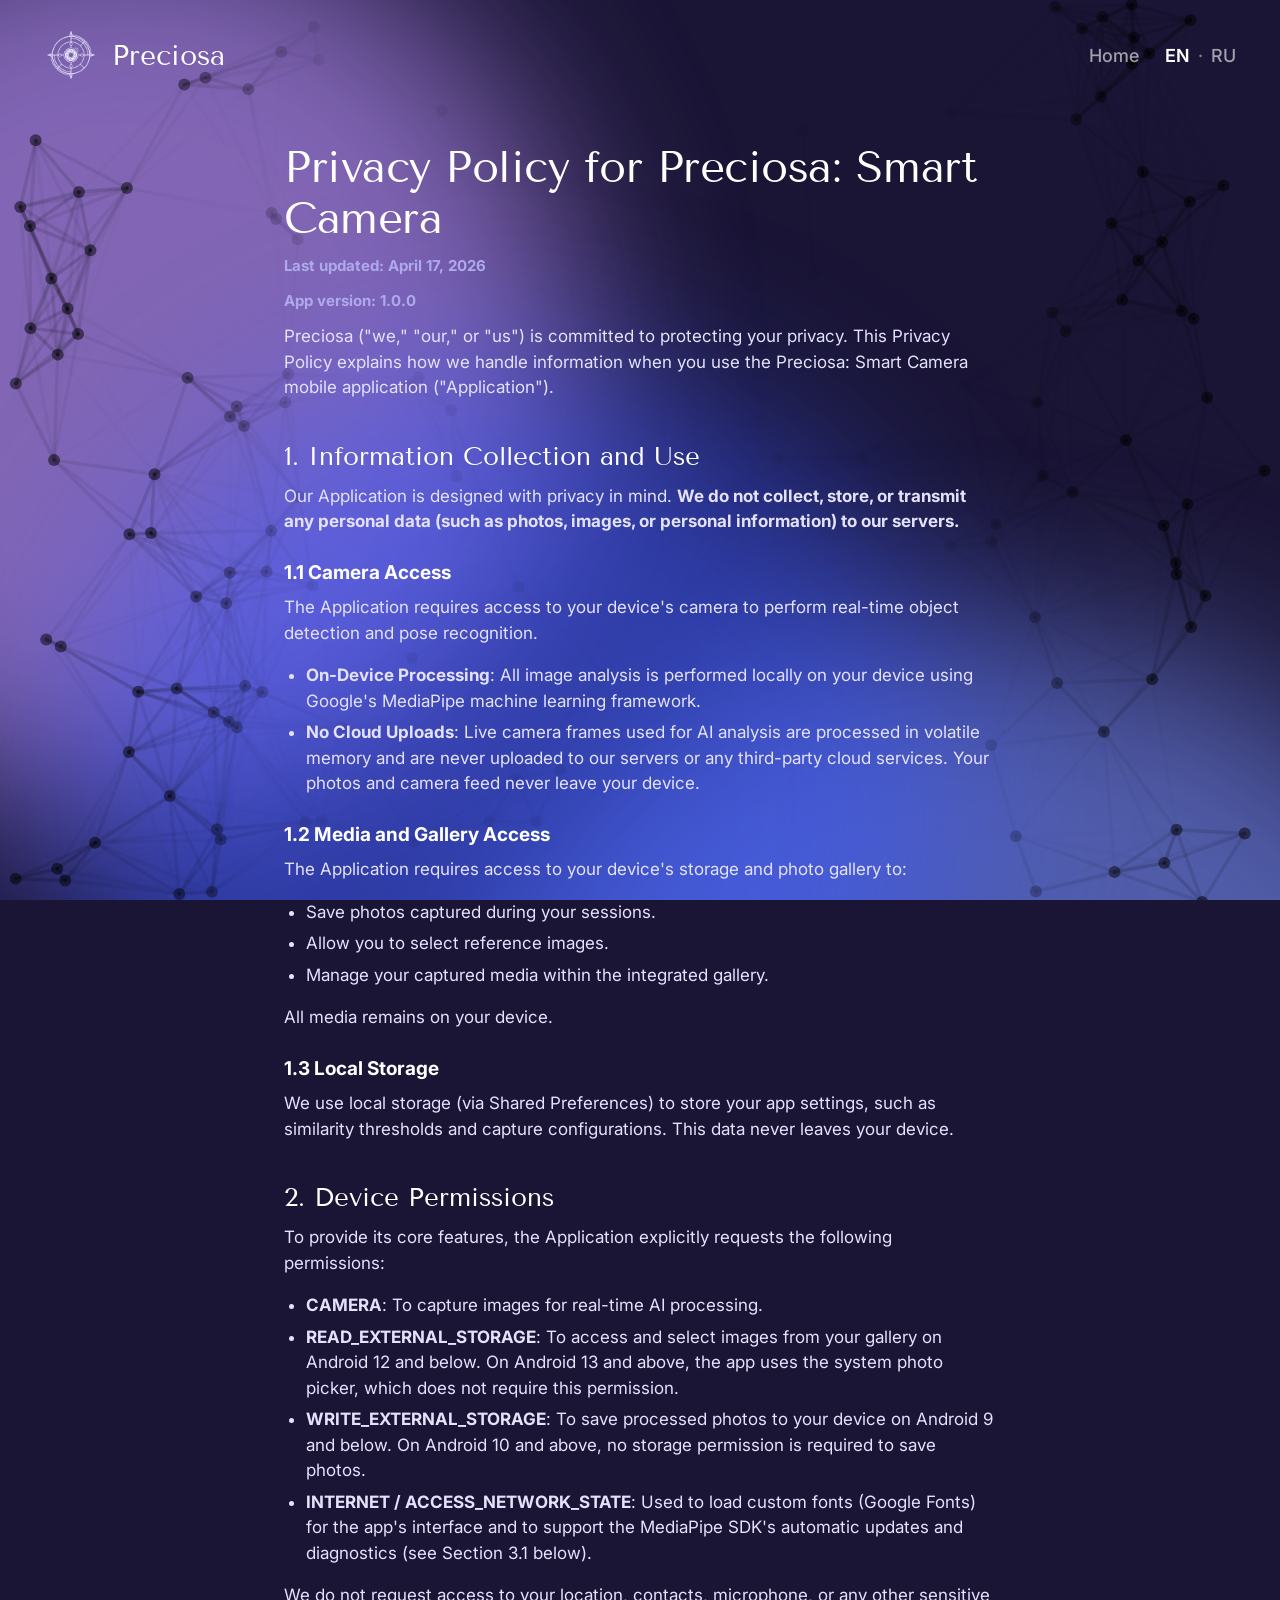
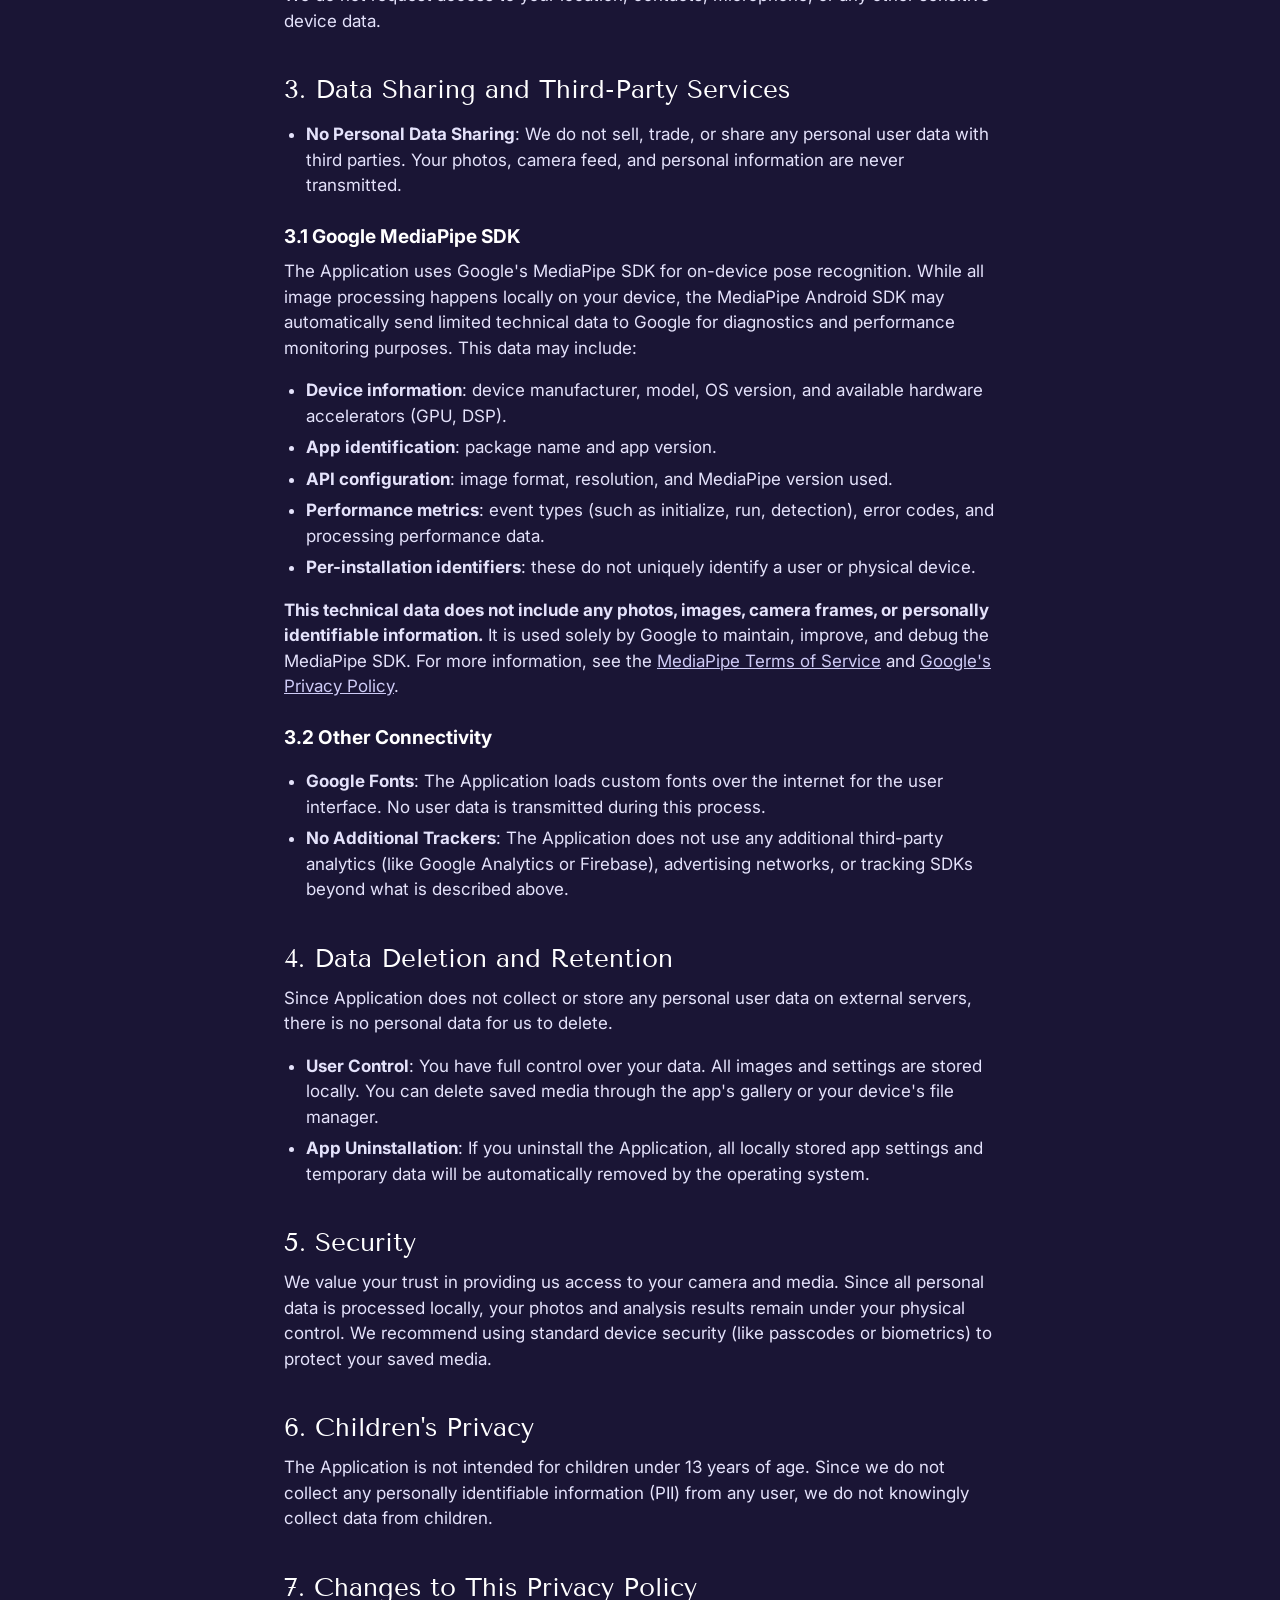
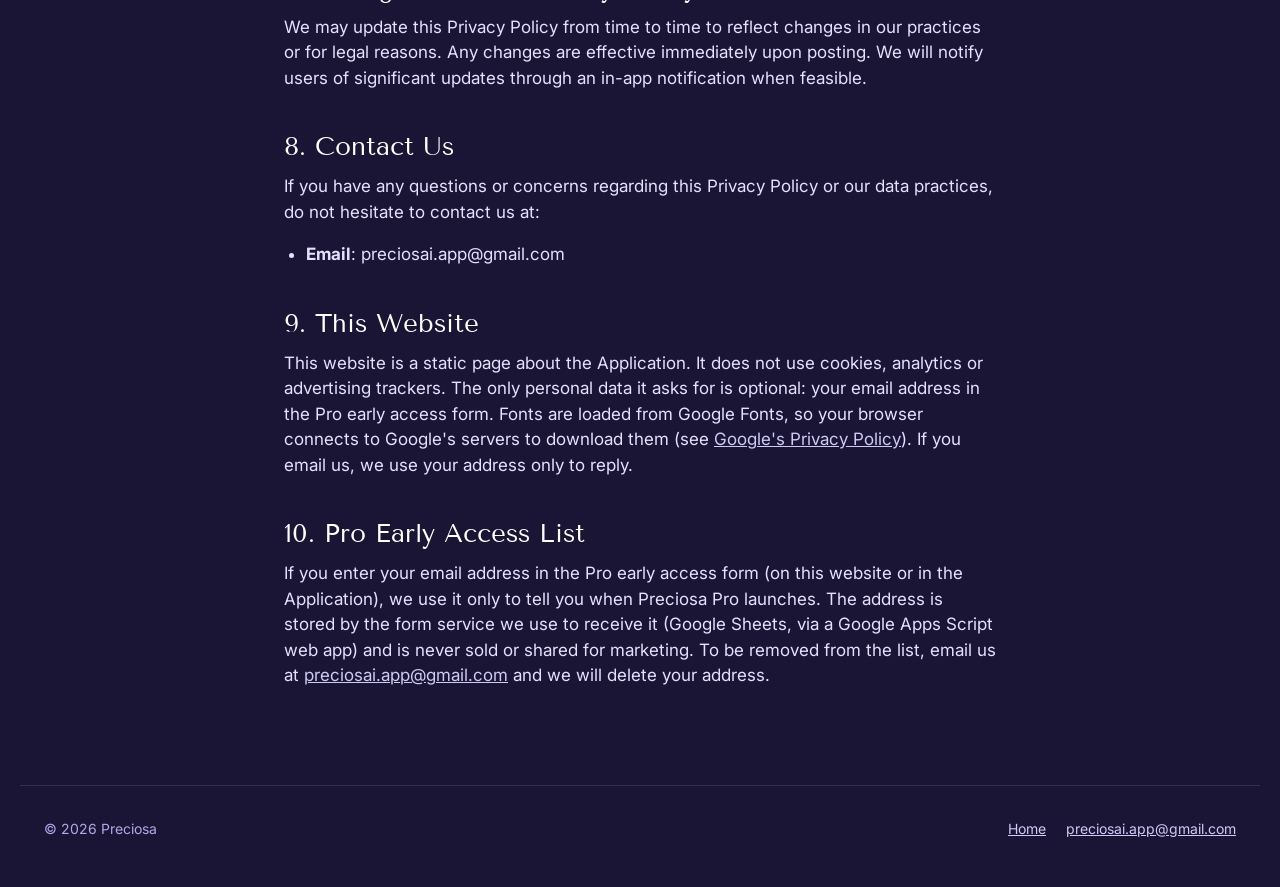
==== commit 0e4973f1: "Mobile updates" ====
--- a/privacy/index.html
+++ b/privacy/index.html
@@ -12,7 +12,7 @@
 <link rel="preconnect" href="https://fonts.googleapis.com">
 <link rel="preconnect" href="https://fonts.gstatic.com" crossorigin>
 <link rel="stylesheet" href="https://fonts.googleapis.com/css2?family=Inter:wght@400;500;600;700&family=Tenor+Sans&display=swap">
-<link rel="stylesheet" href="/assets/style.css?v=202611272020">
+<link rel="stylesheet" href="/assets/style.css?v=202611272100">
 </head>
 <body>
 <div class="bg" aria-hidden="true">
@@ -110,6 +110,6 @@
     <a href="mailto:preciosai.app@gmail.com">preciosai.app@gmail.com</a>
   </nav>
 </footer>
-<script src="/assets/neural.js?v=202611272020" defer></script>
+<script src="/assets/neural.js?v=202611272100" defer></script>
 </body>
 </html>
--- a/assets/style.css
+++ b/assets/style.css
@@ -86,8 +86,8 @@
   .header .pro-badge svg { width: 13px; height: 13px; }
 }
 @media (max-width: 360px) {
-  .brand { font-size: 21px; }
-  .brand img { width: 40px; height: 40px; }
+  .brand { font-size: 19px; }
+  .brand img { width: 36px; height: 36px; }
 }
 
 /* Buttons */
@@ -102,17 +102,24 @@
 .btn--ghost:hover { background: rgba(255,255,255,0.06); }
 .btn svg { flex-shrink: 0; }
 
-/* Phone: the Google Play button pinned to the bottom of the screen between the first
-   screen's button and the closing one (site.js shows it) */
+/* Phone: a frosted Google Play bubble in the bottom right corner, shown between the
+   first screen's button and the closing one (site.js) */
 .sticky-get { display: none; }
 @media (max-width: 860px) {
   .sticky-get {
-    display: flex; position: fixed; z-index: 30; left: 16px; right: 16px;
+    display: inline-flex; align-items: center; gap: 8px;
+    position: fixed; z-index: 30; right: 16px;
     bottom: calc(16px + env(safe-area-inset-bottom, 0px));
-    box-shadow: 0 12px 32px rgba(0,0,0,0.45);
-    transform: translateY(calc(100% + 40px)); transition: transform 0.3s ease;
+    min-height: 48px; padding: 0 18px 0 16px; border-radius: 99px;
+    background: rgba(255,255,255,0.16); border: 1px solid rgba(255,255,255,0.28);
+    -webkit-backdrop-filter: blur(14px) saturate(1.4); backdrop-filter: blur(14px) saturate(1.4);
+    box-shadow: 0 10px 28px rgba(0,0,0,0.35);
+    color: #fff; font: 600 15px Inter, sans-serif; text-decoration: none;
+    opacity: 0; transform: translateY(24px) scale(0.9); pointer-events: none;
+    transition: opacity 0.25s ease, transform 0.25s ease;
   }
-  .sticky-get.is-shown { transform: none; }
+  .sticky-get.is-shown { opacity: 1; transform: none; pointer-events: auto; }
+  .sticky-get:hover, .sticky-get:active { color: #fff; background: rgba(255,255,255,0.26); }
 }
 /* Not a link yet: the iOS version is coming */
 .btn--soon { border: 1px dashed rgba(255,255,255,0.4); color: #cecbf6; font-weight: 500; cursor: default; }
@@ -294,12 +301,30 @@
 .legal .meta { color: var(--muted-2); font-size: 15px; }
 
 @media (max-width: 640px) {
+  /* Phone: smaller type throughout, and no network drawn behind (neural.js stops too) */
+  body { font-size: 15px; }
+  .bg canvas { display: none; }
   .section { padding: 64px 0; }
   .viewfinder { padding: 48px 22px 32px; border-radius: 28px; }
-  .hero h1 { font-size: 52px; }
-  .say h2, .h2, .try-text .h2, .split .h2 { font-size: 38px; }
+  .hero h1 { font-size: 44px; }
+  .hero h1:lang(en) { font-size: min(44px, 12.5cqi); }
+  .lead { font-size: 17px; }
+  .facts { font-size: 15px; gap: 8px; }
+  .facts li::before { width: 6px; height: 6px; }
+  .btn { font-size: 15px; }
+  .say h2, .h2, .try-text .h2, .split .h2 { font-size: 32px; }
+  .say p, .try-text p, .split p { font-size: 16px; }
+  .card h3 { font-size: 19px; }
+  .card p, .card--big p { font-size: 15px; }
+  .card--big h3 { font-size: 22px; }
+  .brand { font-size: 21px; }
+  .brand img { width: 40px; height: 40px; }
+  .lang-switch { font-size: 15px; }
+  .header .pro-badge { padding: 7px 13px; font-size: 12px; }
+  .legal h1 { font-size: 32px; }
+  .legal h2 { font-size: 21px; }
   .cta { padding: 40px 22px; }
-  .cta-main h2 { font-size: 34px; }
+  .cta-main h2 { font-size: 28px; }
   .phone { width: 270px; height: 550px; }
   .level-track { width: 150px; }
   .split, .vf-body, .cta { grid-template-columns: minmax(0, 1fr); }
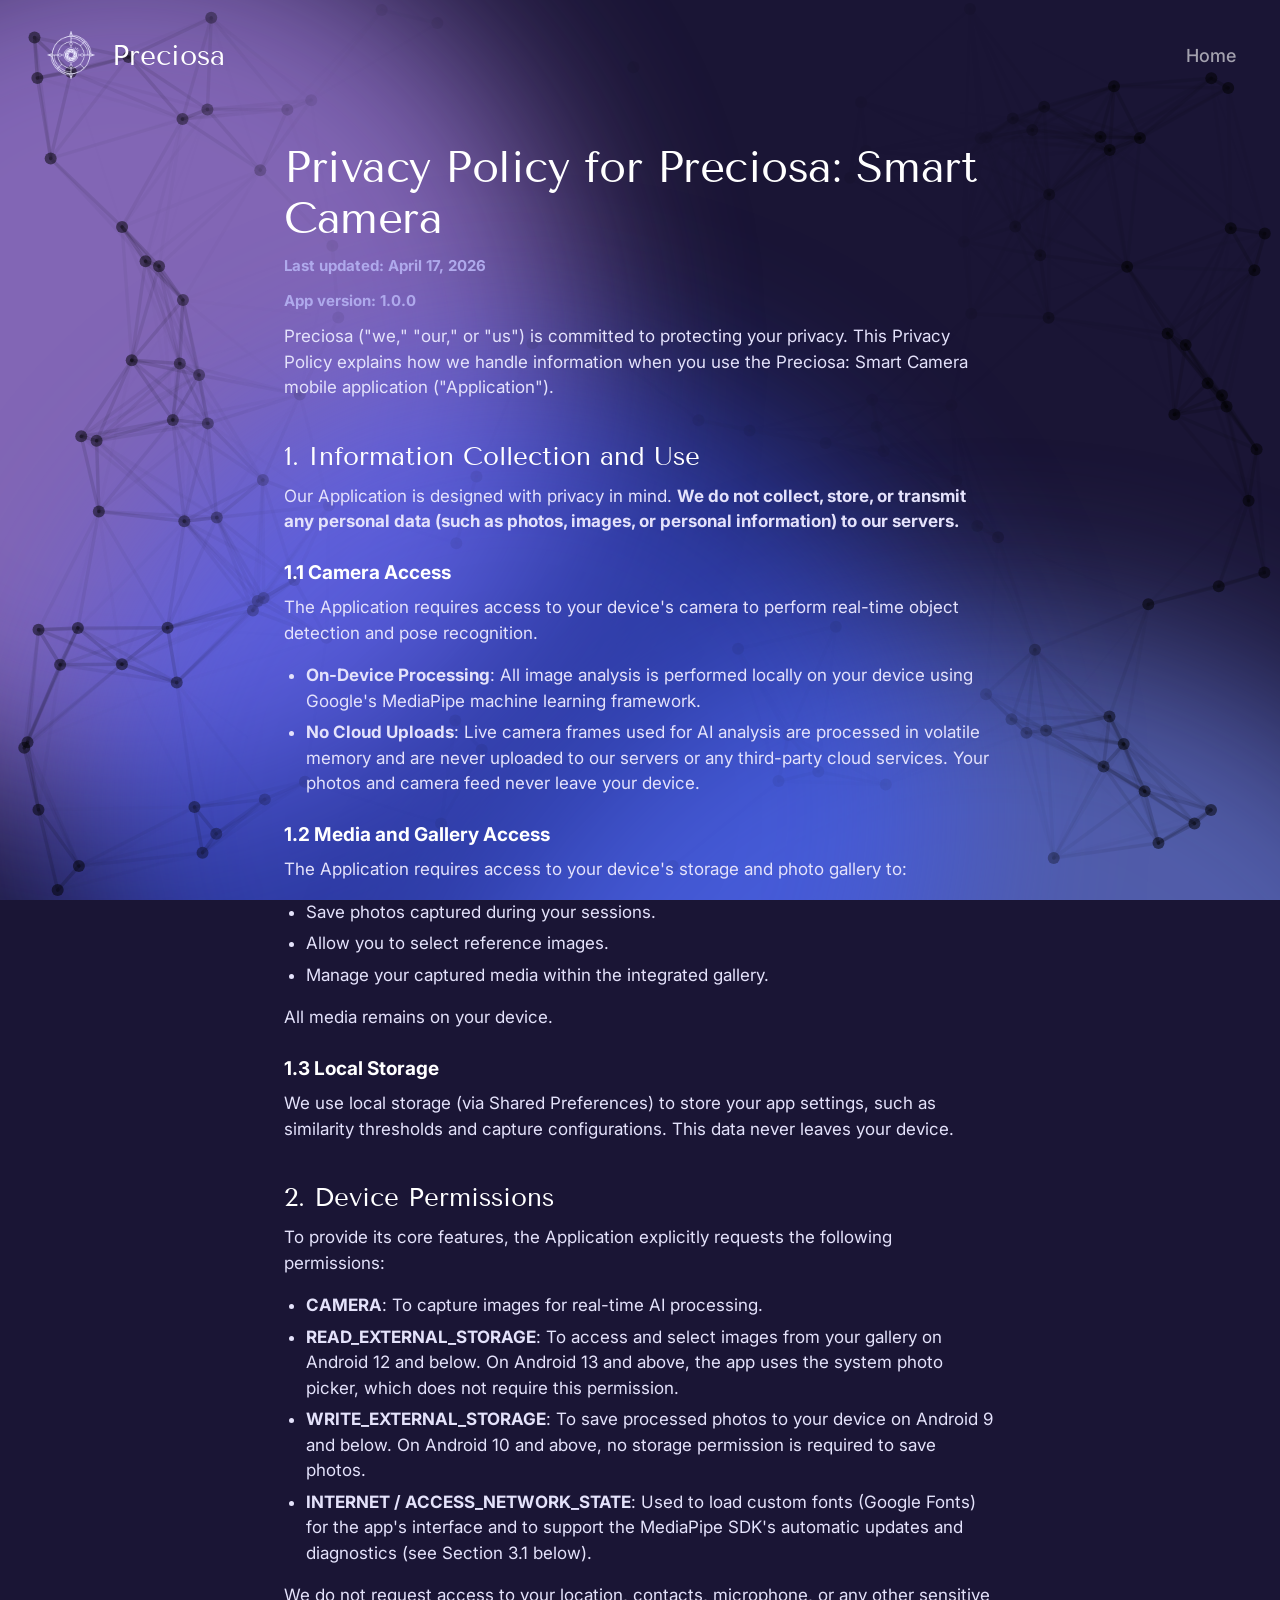
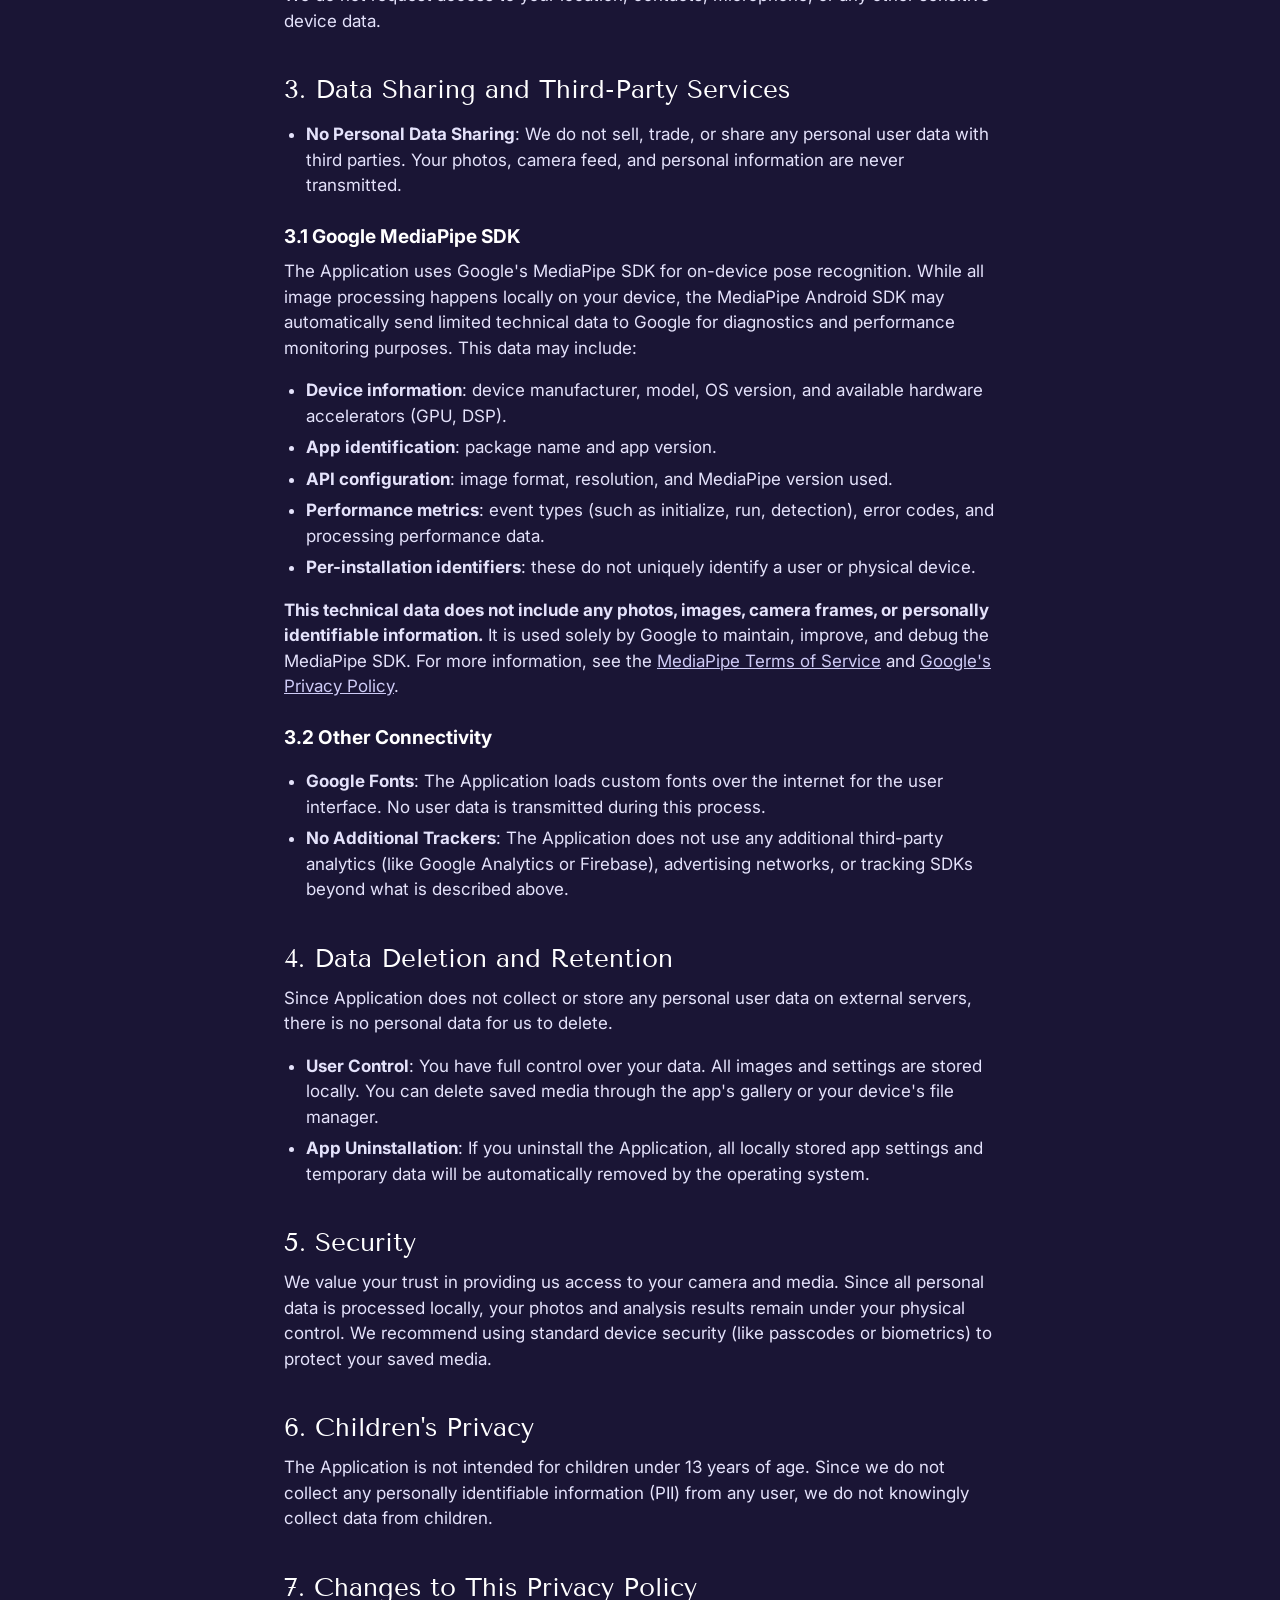
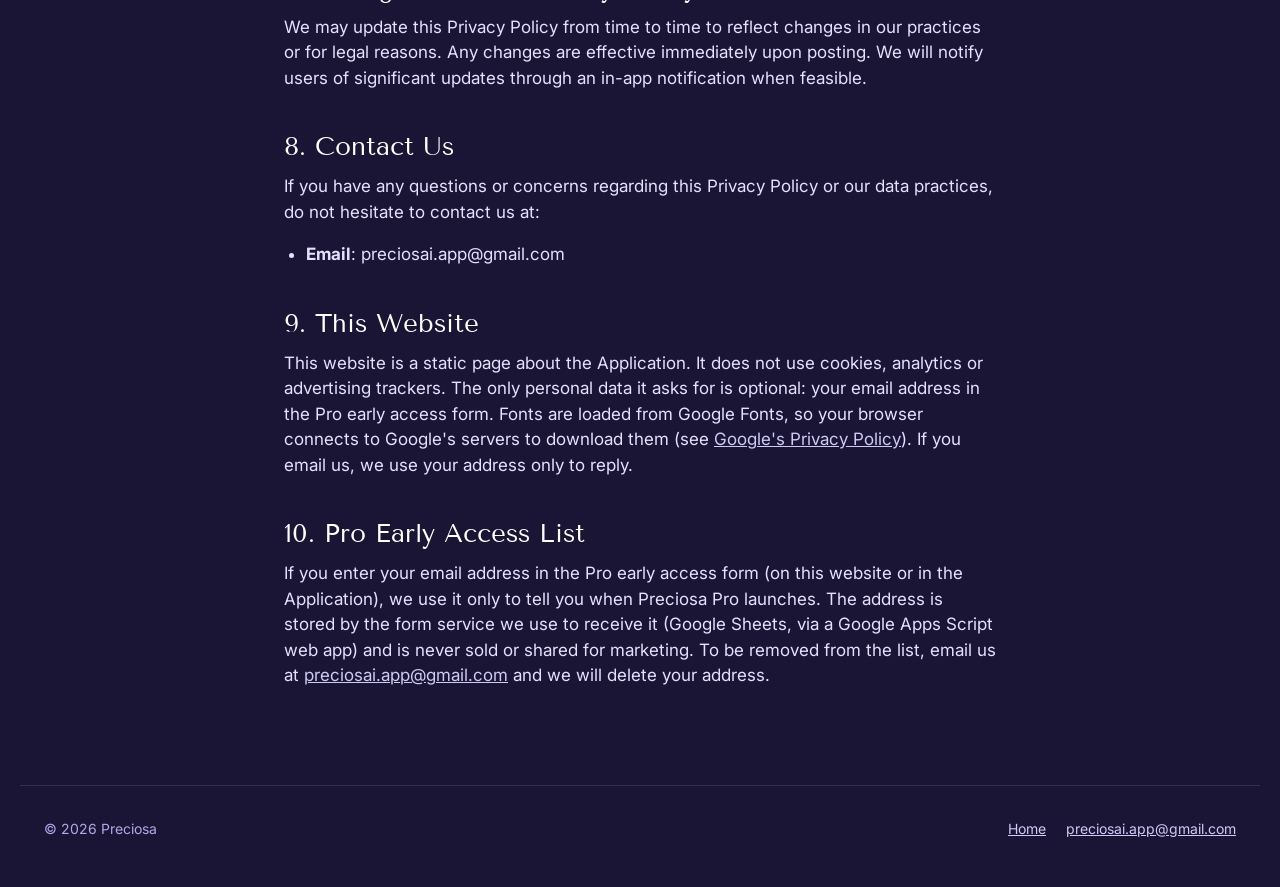
==== commit 7bf2790c: "Added new languages" ====
--- a/privacy/index.html
+++ b/privacy/index.html
@@ -12,7 +12,7 @@
 <link rel="preconnect" href="https://fonts.googleapis.com">
 <link rel="preconnect" href="https://fonts.gstatic.com" crossorigin>
 <link rel="stylesheet" href="https://fonts.googleapis.com/css2?family=Inter:wght@400;500;600;700&family=Tenor+Sans&display=swap">
-<link rel="stylesheet" href="/assets/style.css?v=202611272100">
+<link rel="stylesheet" href="/assets/style.css?v=202611272230">
 </head>
 <body>
 <div class="bg" aria-hidden="true">
@@ -26,7 +26,6 @@
     <a class="brand" href="/"><img src="/assets/logo-light.png" alt="" width="54" height="54">Preciosa</a>
     <div class="bar-end">
       <a class="bar-link" href="/">Home</a>
-      <div class="lang-switch"><span class="is-current">EN</span><span class="dot" aria-hidden="true">·</span><a href="/ru/" hreflang="ru" lang="ru">RU</a></div>
     </div>
   </div>
 </header>
@@ -110,6 +109,6 @@
     <a href="mailto:preciosai.app@gmail.com">preciosai.app@gmail.com</a>
   </nav>
 </footer>
-<script src="/assets/neural.js?v=202611272100" defer></script>
+<script src="/assets/neural.js?v=202611272230" defer></script>
 </body>
 </html>
--- a/assets/style.css
+++ b/assets/style.css
@@ -55,11 +55,25 @@
 .nav a { color: rgba(255,255,255,0.8); text-decoration: none; }
 .nav a:hover { color: #fff; }
 .bar-end { grid-column: 3; justify-self: end; display: flex; align-items: center; gap: 26px; }
-.lang-switch { display: flex; align-items: center; gap: 8px; font-size: 18px; font-weight: 500; color: rgba(255,255,255,0.45); }
-.lang-switch .is-current { color: #fff; font-weight: 600; }
-.lang-switch a, .bar-link { color: rgba(255,255,255,0.6); text-decoration: none; font-weight: 500; }
-.bar-link { font-size: 18px; }
-.lang-switch a:hover, .bar-link:hover { color: #fff; }
+.bar-link { color: rgba(255,255,255,0.6); text-decoration: none; font-weight: 500; font-size: 18px; }
+.bar-link:hover { color: #fff; }
+/* Language menu: the current language, a list of all five under it */
+.lang-menu { position: relative; }
+.lang-menu summary {
+  display: flex; align-items: center; gap: 6px; list-style: none; cursor: pointer;
+  font-size: 18px; font-weight: 600; color: #fff; padding: 6px 4px; border-radius: 8px;
+}
+.lang-menu summary::-webkit-details-marker { display: none; }
+.lang-menu summary svg { opacity: 0.7; transition: transform 0.2s; }
+.lang-menu[open] summary svg { transform: rotate(180deg); }
+.lang-menu ul {
+  position: absolute; right: 0; top: calc(100% + 10px); z-index: 40; margin: 0; padding: 6px; list-style: none;
+  min-width: 170px; border-radius: 16px; background: rgba(26,21,53,0.94); border: 1px solid rgba(255,255,255,0.12);
+  box-shadow: 0 16px 40px rgba(0,0,0,0.4); -webkit-backdrop-filter: blur(14px); backdrop-filter: blur(14px);
+}
+.lang-menu li a { display: block; padding: 10px 14px; border-radius: 10px; color: rgba(255,255,255,0.8); text-decoration: none; font-size: 16px; font-weight: 500; }
+.lang-menu li a:hover { background: rgba(255,255,255,0.08); color: #fff; }
+.lang-menu li a[aria-current] { color: #fff; background: rgba(127,119,221,0.35); }
 .header .pro-badge { padding: 9px 17px; font-size: 14px; gap: 7px; }
 .header .pro-badge svg { width: 14px; height: 14px; }
 /* Narrower screens: the same row, a bit tighter, before the sections are left out */
@@ -71,7 +85,7 @@
 @media (max-width: 1120px) {
   .nav { gap: 22px; font-size: 17px; }
   .bar-end { gap: 20px; }
-  .lang-switch { font-size: 17px; }
+  .lang-menu summary { font-size: 17px; }
 }
 
 @media (max-width: 1000px) {
@@ -81,7 +95,6 @@
   .brand img { width: 46px; height: 46px; }
   .nav { display: none; }
   .bar-end { gap: 18px; }
-  .lang-switch .is-current, .lang-switch .dot { display: none; }
   .header .pro-badge { padding: 8px 15px; font-size: 13px; }
   .header .pro-badge svg { width: 13px; height: 13px; }
 }
@@ -153,7 +166,7 @@
 /* "A photographer" stays on one line: the heading shrinks with its column (cqi) instead of
    leaving the "A" alone on the first line */
 .hero-text { container-type: inline-size; }
-.hero h1:lang(en) { font-size: min(76px, 12.5cqi); }
+.hero h1 { font-size: min(76px, calc(var(--fit, 99) * 1cqi)); } /* --fit: set per language on the h1 */
 .lead { font-size: 20px; color: var(--accent-soft); max-width: 540px; }
 .facts { display: flex; flex-direction: column; gap: 10px; font-size: 18px; color: var(--muted-2); padding: 0; margin: 0; list-style: none; }
 .facts li { display: flex; align-items: center; gap: 10px; }
@@ -220,8 +233,8 @@
 /* The button to tap now is lit and pulses */
 .controls button.is-next { border-color: #cecbf6; background: rgba(127,119,221,0.5); animation: tap-me 1.4s ease-in-out infinite; }
 @keyframes tap-me {
-  0%, 100% { box-shadow: 0 0 0 0 rgba(206,203,246,0.45); }
-  50% { box-shadow: 0 0 0 7px rgba(206,203,246,0); }
+  0%, 100% { background: rgba(127,119,221,0.55); box-shadow: 0 0 0 0 rgba(206,203,246,0.85), 0 0 10px rgba(127,119,221,0.45); }
+  50% { background: rgba(155,145,255,0.9); box-shadow: 0 0 0 10px rgba(206,203,246,0), 0 0 24px rgba(165,155,255,0.95); }
 }
 @media (prefers-reduced-motion: reduce) { .controls button.is-next { animation: none; box-shadow: 0 0 0 3px rgba(206,203,246,0.4); } }
 .controls > span { font-size: 14px; color: var(--muted); }
@@ -307,7 +320,7 @@
   .section { padding: 64px 0; }
   .viewfinder { padding: 48px 22px 32px; border-radius: 28px; }
   .hero h1 { font-size: 44px; }
-  .hero h1:lang(en) { font-size: min(44px, 12.5cqi); }
+  .hero h1 { font-size: min(44px, calc(var(--fit, 99) * 1cqi)); }
   .lead { font-size: 17px; }
   .facts { font-size: 15px; gap: 8px; }
   .facts li::before { width: 6px; height: 6px; }
@@ -319,13 +332,21 @@
   .card--big h3 { font-size: 22px; }
   .brand { font-size: 21px; }
   .brand img { width: 40px; height: 40px; }
-  .lang-switch { font-size: 15px; }
+  .lang-menu summary { font-size: 15px; }
   .header .pro-badge { padding: 7px 13px; font-size: 12px; }
   .legal h1 { font-size: 32px; }
   .legal h2 { font-size: 21px; }
   .cta { padding: 40px 22px; }
   .cta-main h2 { font-size: 28px; }
   .phone { width: 270px; height: 550px; }
+  /* The mini shoot: the phone and the buttons fit on one screen together */
+  .try { row-gap: 14px; }
+  #try-phone { zoom: 0.74; }
+  .try .controls { max-width: none; padding: 14px; gap: 8px; }
+  .controls .row { display: grid; grid-template-columns: 1fr 1fr; gap: 8px; }
+  .controls button { min-height: 44px; padding: 0 8px; font-size: 14px; }
+  .controls > span { font-size: 13px; }
+  .controls .wrong { font-size: 13px; min-height: 18px; text-align: center; }
   .level-track { width: 150px; }
   .split, .vf-body, .cta { grid-template-columns: minmax(0, 1fr); }
 }
